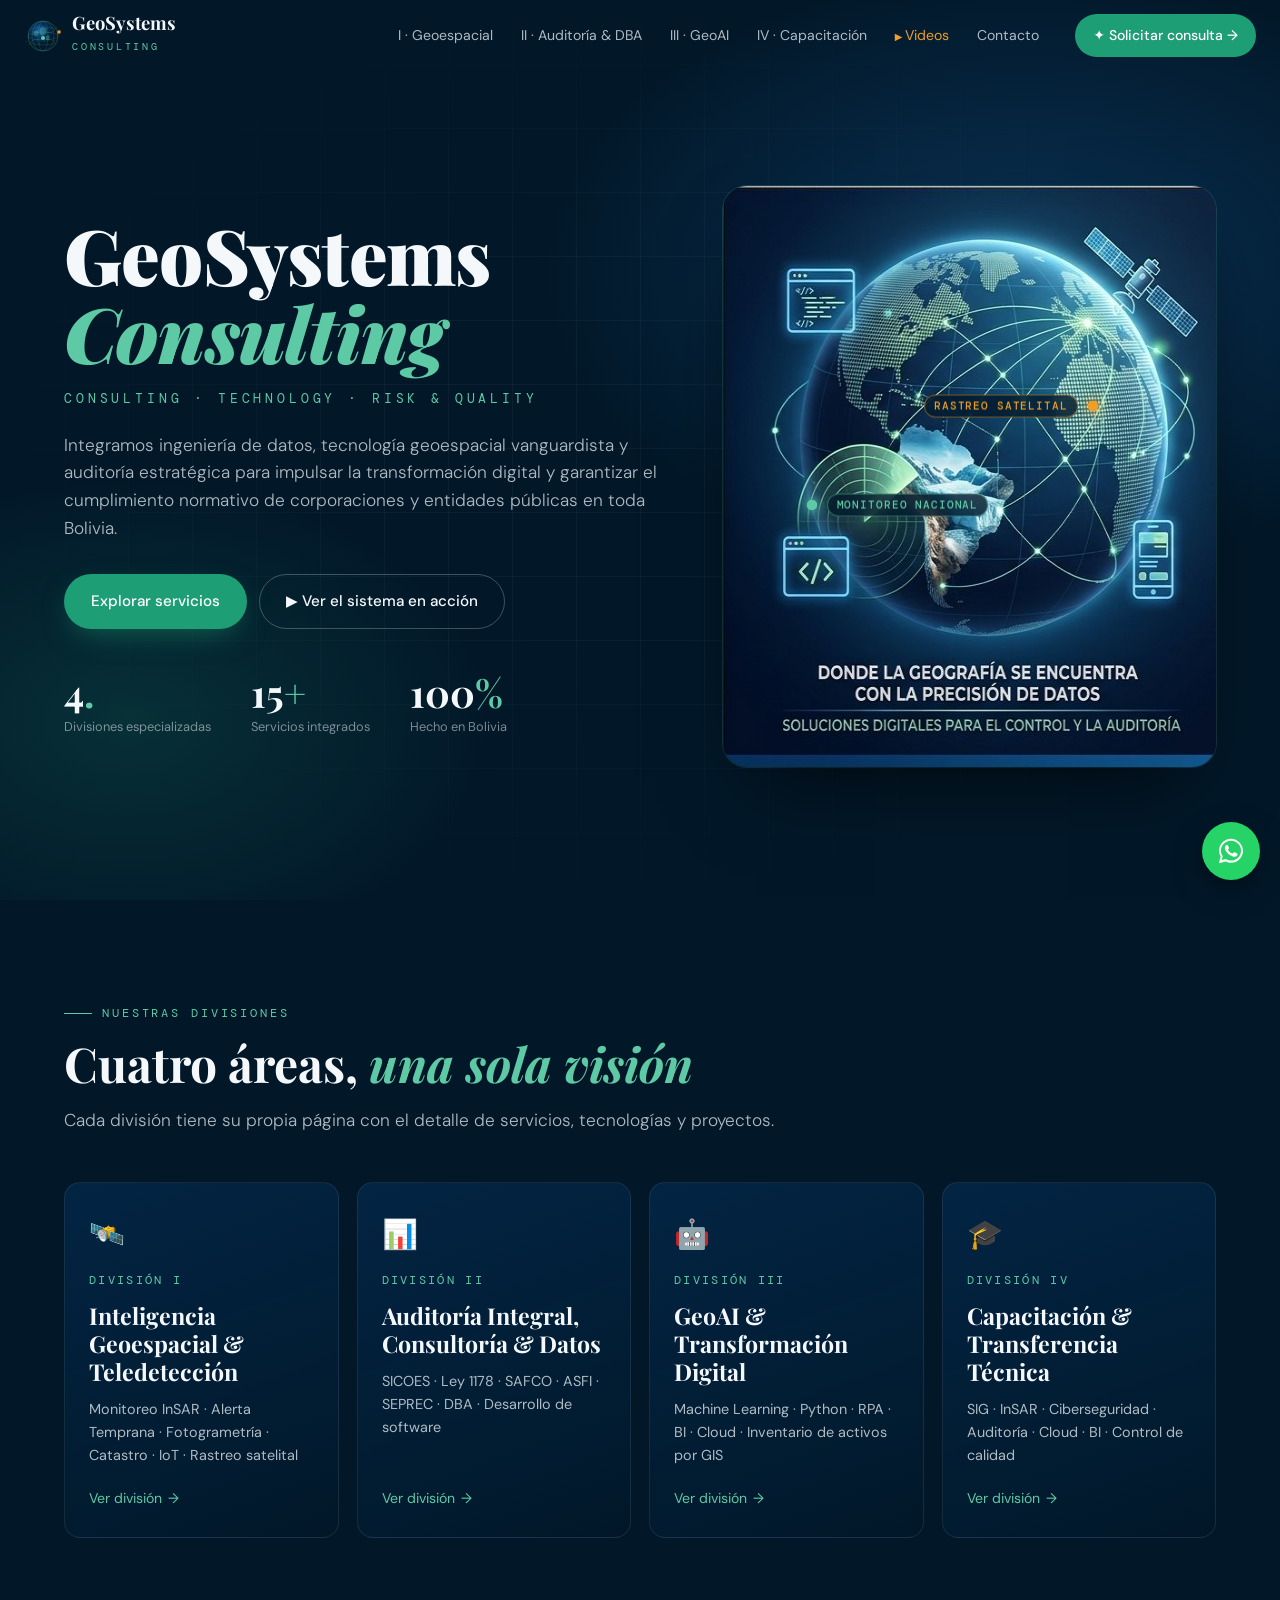
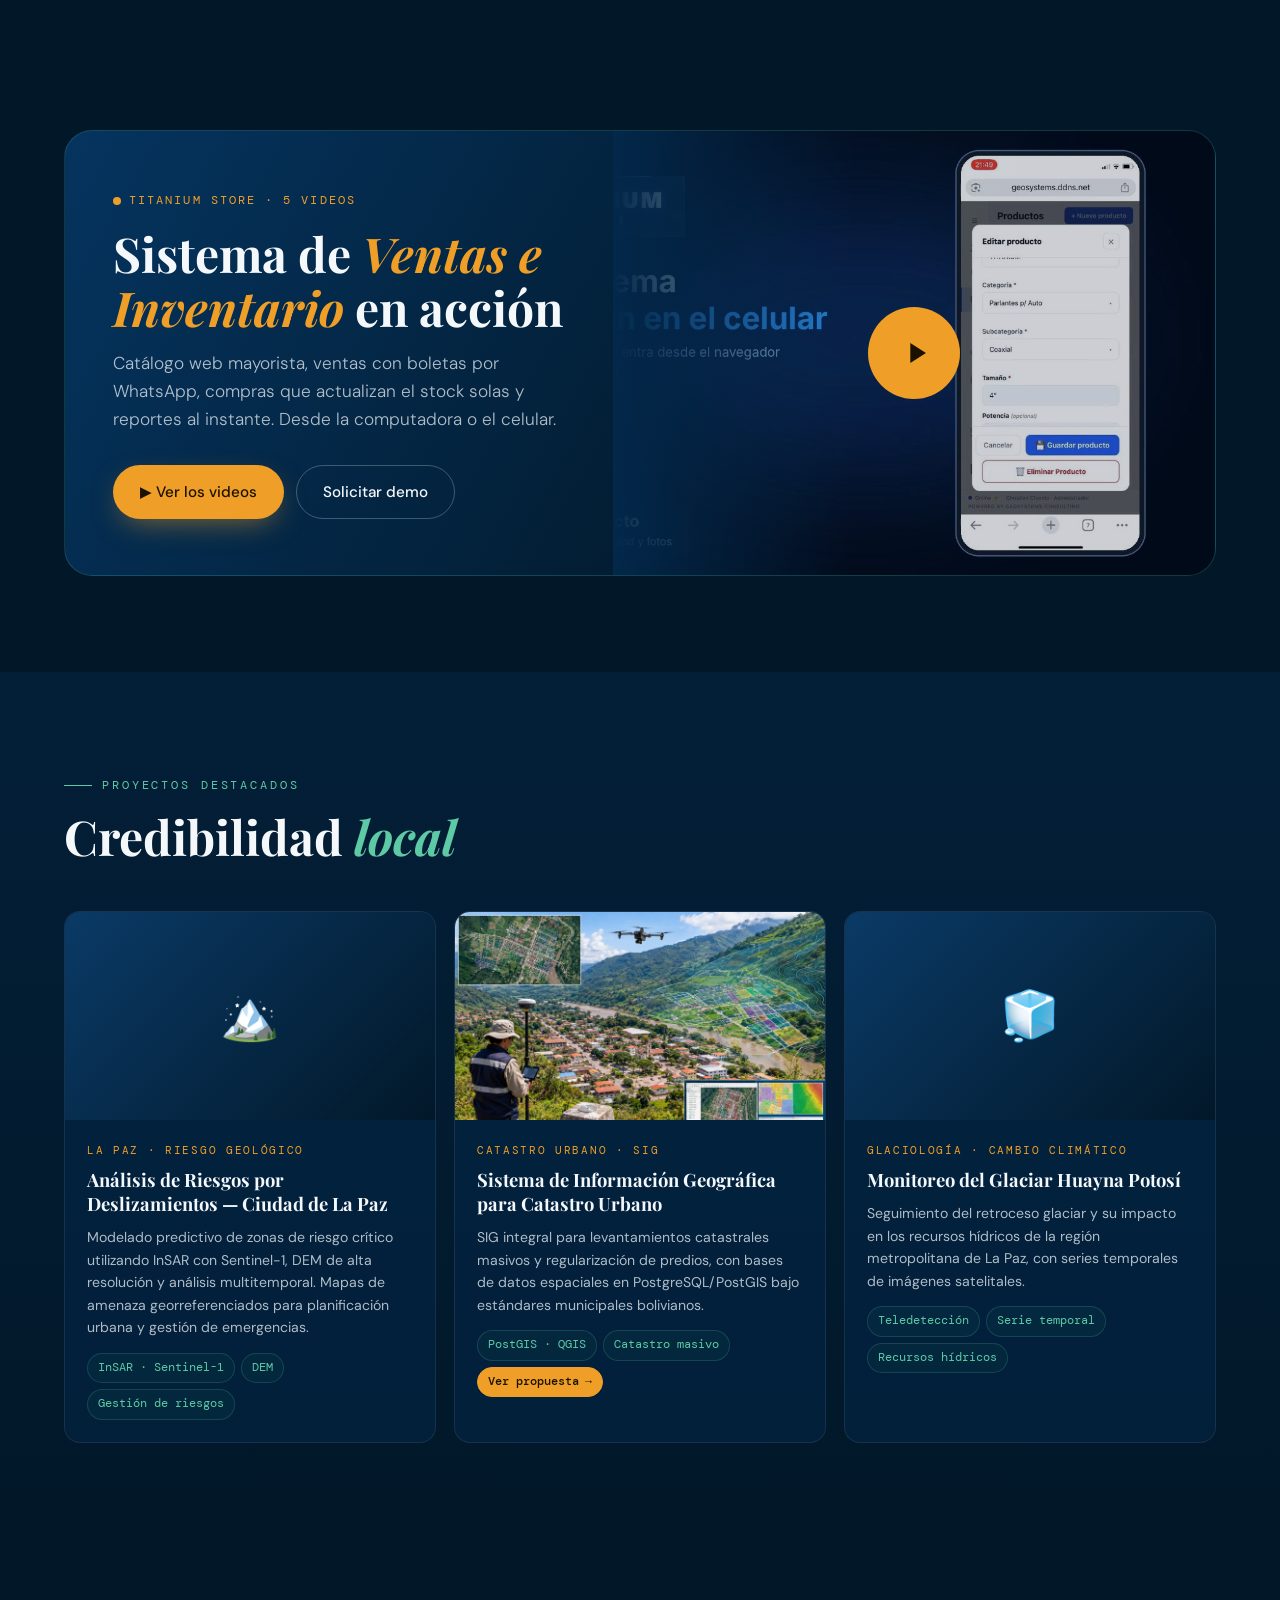
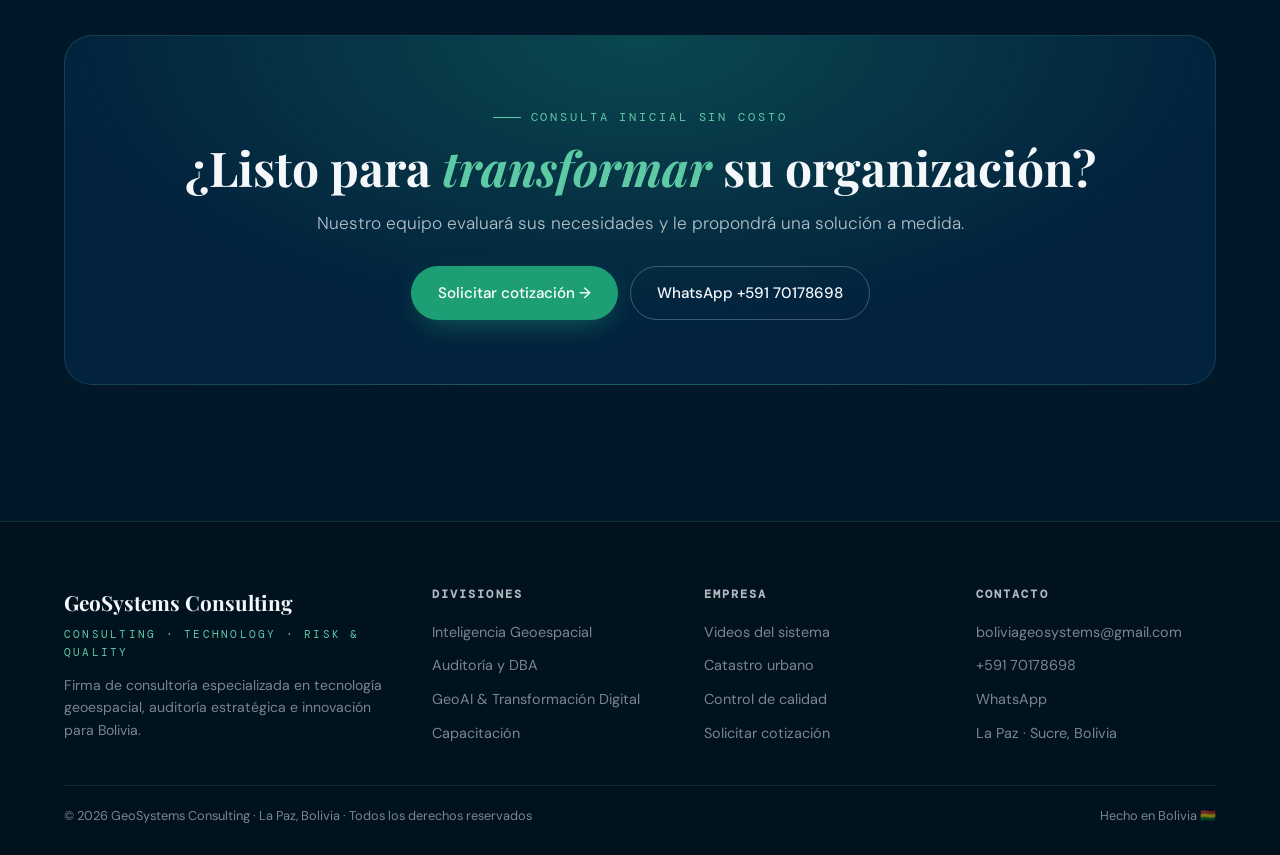
==== index.html @ 29afc7b7 "Portada: nueva imagen del bloque de videos (Titanium Store en el celular) Co-Authored-By: Claude Opu" ====
<!DOCTYPE html>
<html lang="es">
<head>
<meta charset="UTF-8">
<meta name="viewport" content="width=device-width, initial-scale=1.0">
<title>GeoSystems Consulting | Consulting · Technology · Risk & Quality</title>
<meta name="description" content="Tecnología geoespacial, catastro, InSAR, auditoría estratégica y GeoAI para corporaciones y entidades públicas en Bolivia.">
<meta property="og:title" content="GeoSystems Consulting">
<meta property="og:description" content="Donde la geografía se encuentra con la precisión de datos.">
<meta property="og:image" content="assets/img/globo-geosystems.png">
<link rel="preconnect" href="https://fonts.googleapis.com">
<link rel="preconnect" href="https://fonts.gstatic.com" crossorigin>
<link href="https://fonts.googleapis.com/css2?family=Playfair+Display:ital,wght@0,400;0,700;0,900;1,400;1,700&family=DM+Sans:wght@300;400;500;700&family=DM+Mono:wght@400;500&display=swap" rel="stylesheet">
<link rel="stylesheet" href="assets/css/styles.css?v=7">
</head>
<body data-page="home">

<!-- HERO -->
<section class="hero">
  <div class="hero-bg"></div>
  <div class="container hero-grid">
    <div>
      <h1 class="h-display reveal">GeoSystems<br><span class="accent">Consulting</span></h1>
      <p class="hero-tag reveal d1">Consulting · Technology · Risk & Quality</p>
      <p class="lead reveal d1">Integramos ingeniería de datos, tecnología geoespacial vanguardista y auditoría estratégica para impulsar la transformación digital y garantizar el cumplimiento normativo de corporaciones y entidades públicas en toda Bolivia.</p>
      <div class="hero-actions reveal d2">
        <a href="#divisiones" class="btn btn-primary">Explorar servicios</a>
        <a href="sistema-inventario.html" class="btn btn-ghost">▶ Ver el sistema en acción</a>
      </div>
      <div class="stats reveal d3">
        <div><div class="stat-num">4<span>.</span></div><div class="stat-label">Divisiones especializadas</div></div>
        <div><div class="stat-num">15<span>+</span></div><div class="stat-label">Servicios integrados</div></div>
        <div><div class="stat-num">100<span>%</span></div><div class="stat-label">Hecho en Bolivia</div></div>
      </div>
    </div>
    <div class="hero-visual reveal d2">
      <div class="globe">
        <img src="assets/img/globo-geosystems.png" alt="Donde la geografía se encuentra con la precisión de datos — GeoSystems" width="543" height="581" fetchpriority="high">
        <!-- Puntos de ubicación que parpadean (posición en % sobre la imagen) -->
        <span class="ping ping-teal" style="top:55%;left:18%"><i></i><b>Monitoreo nacional</b></span>
        <span class="ping ping-amber ping-left" style="top:38%;left:75%"><i></i><b>Rastreo satelital</b></span>
      </div>
    </div>
  </div>
</section>

<!-- DIVISIONES -->
<section id="divisiones">
  <div class="container">
    <div class="section-head reveal">
      <span class="eyebrow">Nuestras divisiones</span>
      <h2 class="h-section">Cuatro áreas, <span class="accent">una sola visión</span></h2>
      <p class="lead">Cada división tiene su propia página con el detalle de servicios, tecnologías y proyectos.</p>
    </div>
    <div class="div-grid">
      <a href="geoespacial.html" class="div-card reveal">
        <div class="ico">🛰️</div><div class="roman">División I</div>
        <h3>Inteligencia Geoespacial & Teledetección</h3>
        <p>Monitoreo InSAR · Alerta Temprana · Fotogrametría · Catastro · IoT · Rastreo satelital</p>
        <span class="go">Ver división</span>
      </a>
      <a href="auditoria.html" class="div-card reveal d1">
        <div class="ico">📊</div><div class="roman">División II</div>
        <h3>Auditoría Integral, Consultoría & Datos</h3>
        <p>SICOES · Ley 1178 · SAFCO · ASFI · SEPREC · DBA · Desarrollo de software</p>
        <span class="go">Ver división</span>
      </a>
      <a href="geoai.html" class="div-card reveal d2">
        <div class="ico">🤖</div><div class="roman">División III</div>
        <h3>GeoAI & Transformación Digital</h3>
        <p>Machine Learning · Python · RPA · BI · Cloud · Inventario de activos por GIS</p>
        <span class="go">Ver división</span>
      </a>
      <a href="capacitacion.html" class="div-card reveal d3">
        <div class="ico">🎓</div><div class="roman">División IV</div>
        <h3>Capacitación & Transferencia Técnica</h3>
        <p>SIG · InSAR · Ciberseguridad · Auditoría · Cloud · BI · Control de calidad</p>
        <span class="go">Ver división</span>
      </a>
    </div>
  </div>
</section>

<!-- PROMO VIDEOS -->
<section>
  <div class="container">
    <div class="video-promo reveal">
      <div class="txt">
        <span class="live-dot">Titanium Store · 5 videos</span>
        <h2 class="h-section">Sistema de <span class="accent-amber">Ventas e Inventario</span> en acción</h2>
        <p class="lead">Catálogo web mayorista, ventas con boletas por WhatsApp, compras que actualizan el stock solas y reportes al instante. Desde la computadora o el celular.</p>
        <div class="hero-actions" style="margin-bottom:0">
          <a href="sistema-inventario.html" class="btn btn-amber">▶ Ver los videos</a>
          <a href="contacto.html?servicio=Sistema%20de%20Ventas%20e%20Inventario%20(Titanium%20Store)" class="btn btn-ghost">Solicitar demo</a>
        </div>
      </div>
      <a href="sistema-inventario.html" class="screen" aria-label="Ver los videos de Titanium Store">
        <img src="assets/img/promo-titanium.jpg" alt="Titanium Store abierto en un celular" loading="lazy" style="object-position:78% center">
        <span class="play-btn"><svg viewBox="0 0 24 24" fill="currentColor"><path d="M8 5v14l11-7z"/></svg></span>
      </a>
    </div>
  </div>
</section>

<!-- PROYECTOS -->
<section class="section-alt">
  <div class="container">
    <div class="section-head reveal">
      <span class="eyebrow">Proyectos destacados</span>
      <h2 class="h-section">Credibilidad <span class="accent">local</span></h2>
    </div>
    <div class="proj-grid">
      <article class="proj reveal">
        <div class="thumb">🏔️</div>
        <div class="body">
          <div class="tag">La Paz · Riesgo geológico</div>
          <h3>Análisis de Riesgos por Deslizamientos — Ciudad de La Paz</h3>
          <p>Modelado predictivo de zonas de riesgo crítico utilizando InSAR con Sentinel-1, DEM de alta resolución y análisis multitemporal. Mapas de amenaza georreferenciados para planificación urbana y gestión de emergencias.</p>
          <div class="pills"><span class="pill">InSAR · Sentinel-1</span><span class="pill">DEM</span><span class="pill">Gestión de riesgos</span></div>
        </div>
      </article>
      <article class="proj reveal d1">
        <div class="thumb"><img src="assets/img/catastro-campo.jpg" alt="Levantamiento catastral con GNSS y dron sobre un municipio" loading="lazy"></div>
        <div class="body">
          <div class="tag">Catastro urbano · SIG</div>
          <h3>Sistema de Información Geográfica para Catastro Urbano</h3>
          <p>SIG integral para levantamientos catastrales masivos y regularización de predios, con bases de datos espaciales en PostgreSQL/PostGIS bajo estándares municipales bolivianos.</p>
          <div class="pills"><span class="pill">PostGIS · QGIS</span><span class="pill">Catastro masivo</span><a class="pill pill-cta" href="geoespacial.html#catastro">Ver propuesta <span class="arr">→</span></a></div>
        </div>
      </article>
      <article class="proj reveal d2">
        <div class="thumb">🧊</div>
        <div class="body">
          <div class="tag">Glaciología · Cambio climático</div>
          <h3>Monitoreo del Glaciar Huayna Potosí</h3>
          <p>Seguimiento del retroceso glaciar y su impacto en los recursos hídricos de la región metropolitana de La Paz, con series temporales de imágenes satelitales.</p>
          <div class="pills"><span class="pill">Teledetección</span><span class="pill">Serie temporal</span><span class="pill">Recursos hídricos</span></div>
        </div>
      </article>
    </div>
  </div>
</section>

<!-- CTA -->
<section>
  <div class="container">
    <div class="cta-band reveal">
      <span class="eyebrow">Consulta inicial sin costo</span>
      <h2 class="h-section">¿Listo para <span class="accent">transformar</span> su organización?</h2>
      <p class="lead">Nuestro equipo evaluará sus necesidades y le propondrá una solución a medida.</p>
      <div class="actions">
        <a href="contacto.html" class="btn btn-primary">Solicitar cotización →</a>
        <a href="https://wa.me/59170178698" target="_blank" rel="noopener" class="btn btn-ghost">WhatsApp +591 70178698</a>
      </div>
    </div>
  </div>
</section>

<script src="assets/js/main.js?v=2"></script>
</body>
</html>
---- assets/css/styles.css ----
/* =========================================================
   GeoSystems Consulting — estilos compartidos (multipágina)
   ========================================================= */
:root{
  --navy:#021829; --navy-2:#042C53; --navy-3:#0a3a66; --panel:#06223b;
  --teal:#1D9E75; --teal-light:#5DCAA5; --amber:#EF9F27; --blue:#185FA5;
  --white:#F4F8FB; --white-dim:rgba(244,248,251,.72); --muted:rgba(244,248,251,.5);
  --border:rgba(93,202,165,.18); --border-2:rgba(244,248,251,.08);
  --serif:"Playfair Display",Georgia,serif; --sans:"DM Sans",system-ui,sans-serif; --mono:"DM Mono",ui-monospace,monospace;
  --radius:16px; --max:1200px; --nav-h:72px;
}
*,*::before,*::after{box-sizing:border-box;margin:0;padding:0}
html{scroll-behavior:smooth;scroll-padding-top:calc(var(--nav-h) + 16px)}
body{font-family:var(--sans);background:var(--navy);color:var(--white);line-height:1.6;overflow-x:hidden;-webkit-font-smoothing:antialiased}
img,video{max-width:100%;display:block}
a{color:inherit;text-decoration:none}
button{font:inherit;cursor:pointer}
.container{max-width:var(--max);margin:0 auto;padding:0 24px}
@media (max-width:600px){.container{padding:0 16px}}

/* ---------- NAV ---------- */
#navbar{position:fixed;inset:0 0 auto 0;height:var(--nav-h);z-index:100;display:flex;align-items:center;transition:background .3s,border-color .3s;border-bottom:1px solid transparent}
#navbar.scrolled,#navbar.solid{background:rgba(2,24,41,.88);backdrop-filter:blur(18px);-webkit-backdrop-filter:blur(18px);border-bottom-color:var(--border)}
.nav-inner{width:100%;max-width:1320px;margin:0 auto;padding:0 24px;display:flex;align-items:center;gap:24px}
.nav-logo{display:flex;align-items:center;gap:10px;flex-shrink:0}
.nav-logo svg{width:38px;height:38px}
.nav-logo-name{font-family:var(--serif);font-weight:700;font-size:1.15rem;display:block;line-height:1}
.nav-logo-sub{font-family:var(--mono);font-size:.62rem;letter-spacing:.28em;text-transform:uppercase;color:var(--teal-light)}
.nav-links{display:flex;list-style:none;gap:4px;margin-left:auto}
.nav-links a{display:block;padding:8px 12px;border-radius:8px;font-size:.88rem;color:var(--white-dim);transition:color .2s,background .2s}
.nav-links a:hover{color:var(--white);background:rgba(244,248,251,.06)}
.nav-links a.active{color:var(--teal-light);background:rgba(29,158,117,.12)}
.nav-links a.nav-video{color:var(--amber)}
.nav-links a.nav-video::before{content:"▶ ";font-size:.7em}
.nav-cta{display:inline-flex;align-items:center;gap:6px;padding:10px 18px;border-radius:999px;background:var(--teal);color:#fff;font-weight:500;font-size:.88rem;white-space:nowrap;transition:background .2s,transform .2s}
.nav-cta:hover{background:#18865f;transform:translateY(-1px)}
.nav-toggle{display:none;margin-left:auto;background:none;border:1px solid var(--border);color:var(--white);width:42px;height:42px;border-radius:10px;font-size:1.2rem}
@media (max-width:1080px){
  .nav-toggle{display:block}
  .nav-inner>.nav-cta{display:none}
  .nav-links{position:absolute;top:var(--nav-h);left:0;right:0;flex-direction:column;gap:2px;padding:12px 16px 20px;background:rgba(2,24,41,.97);backdrop-filter:blur(18px);border-bottom:1px solid var(--border);display:none}
  .nav-links.open{display:flex}
  .nav-links a{padding:12px 14px;font-size:1rem}
  #navbar{background:rgba(2,24,41,.92)}
}

/* ---------- BOTONES / ETIQUETAS ---------- */
.btn{display:inline-flex;align-items:center;justify-content:center;gap:8px;padding:14px 26px;border-radius:999px;font-weight:500;font-size:.95rem;border:1px solid transparent;transition:transform .2s,background .2s,border-color .2s,box-shadow .2s}
.btn:hover{transform:translateY(-2px)}
.btn-primary{background:var(--teal);color:#fff;box-shadow:0 10px 30px -10px rgba(29,158,117,.6)}
.btn-primary:hover{background:#18865f}
.btn-ghost{border-color:rgba(244,248,251,.25);color:var(--white)}
.btn-ghost:hover{border-color:var(--teal-light);color:var(--teal-light)}
.btn-amber{background:var(--amber);color:#1b1100;box-shadow:0 10px 30px -10px rgba(239,159,39,.6)}
.btn-amber:hover{background:#f5b04a}
.eyebrow{font-family:var(--mono);font-size:.75rem;letter-spacing:.24em;text-transform:uppercase;color:var(--teal-light);display:inline-flex;align-items:center;gap:10px}
.eyebrow::before{content:"";width:28px;height:1px;background:currentColor}
.h-display{font-family:var(--serif);font-weight:900;line-height:1.02;letter-spacing:-.01em;font-size:clamp(2.6rem,6vw,5rem)}
.h-section{font-family:var(--serif);font-weight:700;line-height:1.12;font-size:clamp(2rem,4vw,3rem);margin:14px 0 16px}
.accent{color:var(--teal-light);font-style:italic}
.accent-amber{color:var(--amber);font-style:italic}
.lead{font-size:1.08rem;color:var(--white-dim);font-weight:300;max-width:62ch}
.pill{display:inline-block;font-family:var(--mono);font-size:.72rem;padding:5px 10px;border-radius:999px;border:1px solid var(--border);color:var(--teal-light);background:rgba(29,158,117,.07)}
.pills{display:flex;flex-wrap:wrap;gap:6px}
/* Botón "Ver propuesta": brilla, late y la flecha empuja para invitar al clic */
.pill-cta{position:relative;display:inline-flex;align-items:center;gap:6px;color:#1b1100;background:var(--amber);border-color:var(--amber);font-weight:500;overflow:hidden;animation:ctaPulse 2.2s ease-out infinite;transition:transform .2s,background .2s}
.pill-cta .arr,.btn-cta .arr{display:inline-block;animation:ctaArrow 1.1s ease-in-out infinite}
.pill-cta::after,.btn-cta::after{content:"";position:absolute;top:0;bottom:0;left:-60%;width:40%;background:linear-gradient(90deg,transparent,rgba(255,255,255,.65),transparent);transform:skewX(-20deg);animation:ctaShine 3.2s ease-in-out infinite}
.pill-cta:hover{background:#f5b04a;transform:translateY(-2px) scale(1.04);animation-play-state:paused}
.pill-cta:hover .arr,.btn-cta:hover .arr{animation-duration:.5s}
@keyframes ctaPulse{0%{box-shadow:0 0 0 0 rgba(239,159,39,.6)}70%{box-shadow:0 0 0 12px rgba(239,159,39,0)}100%{box-shadow:0 0 0 0 rgba(239,159,39,0)}}
@keyframes ctaArrow{0%,100%{transform:translateX(0)}50%{transform:translateX(4px)}}
@keyframes ctaShine{0%,55%{left:-60%}100%{left:130%}}
.btn-cta{position:relative;overflow:hidden;animation:ctaPulseBig 2.2s ease-out infinite}
.btn-cta:hover{transform:translateY(-2px) scale(1.04);animation-play-state:paused}
@keyframes ctaPulseBig{0%{box-shadow:0 0 0 0 rgba(239,159,39,.6)}70%{box-shadow:0 0 0 18px rgba(239,159,39,0)}100%{box-shadow:0 0 0 0 rgba(239,159,39,0)}}
@media (prefers-reduced-motion:reduce){.pill-cta,.pill-cta .arr,.pill-cta::after,.btn-cta,.btn-cta .arr,.btn-cta::after{animation:none}}

/* ---------- SECCIONES ---------- */
section{padding:96px 0;position:relative}
@media (max-width:700px){section{padding:64px 0}}
.section-head{margin-bottom:48px}
.section-alt{background:linear-gradient(180deg,rgba(4,44,83,.35),rgba(2,24,41,0))}
.divider{height:1px;background:linear-gradient(90deg,transparent,var(--border),transparent);max-width:var(--max);margin:0 auto}

/* ---------- HERO HOME ---------- */
.hero{min-height:100vh;display:flex;align-items:center;padding:calc(var(--nav-h) + 40px) 0 60px;overflow:hidden}
.hero-bg{position:absolute;inset:0;z-index:-1;background:
  radial-gradient(800px 500px at 80% 30%,rgba(24,95,165,.35),transparent 60%),
  radial-gradient(600px 400px at 10% 80%,rgba(29,158,117,.18),transparent 60%),var(--navy)}
.hero-bg::after{content:"";position:absolute;inset:0;background-image:linear-gradient(rgba(255,255,255,.035) 1px,transparent 1px),linear-gradient(90deg,rgba(255,255,255,.035) 1px,transparent 1px);background-size:64px 64px;mask-image:radial-gradient(ellipse at center,#000 30%,transparent 75%)}
.hero-grid{display:grid;grid-template-columns:1.1fr .9fr;gap:56px;align-items:center}
.hero-tag{font-family:var(--mono);font-size:.8rem;letter-spacing:.3em;text-transform:uppercase;color:var(--teal-light);margin:18px 0 22px}
.hero-actions{display:flex;flex-wrap:wrap;gap:12px;margin:32px 0 44px}
.stats{display:flex;gap:40px;flex-wrap:wrap}
.stat-num{font-family:var(--serif);font-size:2.4rem;font-weight:700;line-height:1}
.stat-num span{color:var(--teal-light)}
.stat-label{font-size:.8rem;color:var(--muted);margin-top:6px}
.hero-visual{position:relative}
.hero-visual .globe{position:relative;animation:float 8s ease-in-out infinite}
.hero-visual img{border-radius:24px;box-shadow:0 40px 80px -30px rgba(0,0,0,.7),0 0 0 1px var(--border)}
@keyframes float{50%{transform:translateY(-12px)}}
/* Puntos de ubicación que parpadean sobre el globo */
.ping{--c:#5DCAA5;position:absolute;width:10px;height:10px;transform:translate(-50%,-50%);pointer-events:none}
.ping-amber{--c:#EF9F27}
.ping i{position:absolute;inset:0;border-radius:50%;background:var(--c);box-shadow:0 0 10px var(--c),0 0 22px var(--c);animation:pingBlink 2.4s ease-in-out infinite}
.ping::before,.ping::after{content:"";position:absolute;inset:0;border-radius:50%;border:2px solid var(--c);animation:pingRing 2.4s ease-out infinite}
.ping::after{animation-delay:1.2s}
.ping-amber i,.ping-amber::before{animation-delay:.8s}
.ping-amber::after{animation-delay:2s}
.ping b{position:absolute;top:50%;left:calc(100% + 10px);transform:translateY(-50%);white-space:nowrap;font:500 .68rem/1 var(--mono);letter-spacing:.08em;text-transform:uppercase;color:var(--c);padding:5px 9px;border-radius:999px;background:rgba(2,24,41,.78);border:1px solid color-mix(in srgb,var(--c) 45%,transparent);backdrop-filter:blur(6px)}
.ping-left b{left:auto;right:calc(100% + 10px)}
@keyframes pingBlink{0%,100%{transform:scale(1);opacity:1}50%{transform:scale(1.5);opacity:.45}}
@keyframes pingRing{0%{transform:scale(1);opacity:.9}100%{transform:scale(4.5);opacity:0}}
@media (max-width:480px){.ping b{font-size:.58rem;padding:4px 7px}}
@media (max-width:900px){.hero-grid{grid-template-columns:1fr}.hero-visual{max-width:420px;margin:0 auto}.hero{min-height:auto}}

/* ---------- HERO INTERNO (páginas de división) ---------- */
.page-hero{padding:calc(var(--nav-h) + 72px) 0 72px;overflow:hidden;isolation:isolate}
.page-hero .bg{position:absolute;inset:0;z-index:-1;background-size:cover;background-position:center}
.page-hero .bg::after{content:"";position:absolute;inset:0;background:linear-gradient(90deg,rgba(2,24,41,.97) 0%,rgba(2,24,41,.85) 45%,rgba(2,24,41,.55) 100%),linear-gradient(0deg,var(--navy),transparent 40%)}
.page-hero .num{font-family:var(--serif);font-size:clamp(5rem,14vw,11rem);font-weight:900;position:absolute;right:4%;top:50%;transform:translateY(-40%);color:transparent;-webkit-text-stroke:1px rgba(93,202,165,.22);z-index:-1;line-height:1}
.breadcrumb{font-family:var(--mono);font-size:.75rem;color:var(--muted);margin-bottom:22px}
.breadcrumb a:hover{color:var(--teal-light)}

/* ---------- TARJETAS DE DIVISIÓN (home) ---------- */
.div-grid{display:grid;grid-template-columns:repeat(4,1fr);gap:18px}
@media (max-width:1000px){.div-grid{grid-template-columns:repeat(2,1fr)}}
@media (max-width:560px){.div-grid{grid-template-columns:1fr}}
.div-card{position:relative;display:flex;flex-direction:column;padding:28px 24px;border-radius:var(--radius);background:linear-gradient(160deg,rgba(4,44,83,.65),rgba(2,24,41,.6));border:1px solid var(--border-2);transition:transform .3s,border-color .3s,box-shadow .3s;overflow:hidden;min-height:300px}
.div-card:hover{transform:translateY(-6px);border-color:var(--border);box-shadow:0 30px 60px -30px rgba(29,158,117,.45)}
.div-card .roman{font-family:var(--mono);font-size:.72rem;letter-spacing:.2em;color:var(--teal-light);text-transform:uppercase}
.div-card h3{font-family:var(--serif);font-size:1.45rem;line-height:1.2;margin:12px 0 12px}
.div-card p{font-size:.9rem;color:var(--white-dim);flex:1}
.div-card .go{margin-top:20px;font-size:.88rem;color:var(--teal-light);display:flex;align-items:center;gap:6px}
.div-card .go::after{content:"→";transition:transform .2s}
.div-card:hover .go::after{transform:translateX(5px)}
.div-card .ico{font-size:1.8rem;margin-bottom:14px}

/* ---------- SERVICIOS ---------- */
.srv-grid{display:grid;grid-template-columns:repeat(auto-fill,minmax(320px,1fr));gap:18px}
@media (max-width:400px){.srv-grid{grid-template-columns:1fr}}
.srv{padding:28px;border-radius:var(--radius);background:rgba(4,44,83,.38);border:1px solid var(--border-2);transition:border-color .3s,transform .3s,background .3s;display:flex;flex-direction:column}
.srv:hover{border-color:var(--border);transform:translateY(-4px);background:rgba(4,44,83,.55)}
.srv .ico{font-size:1.7rem;margin-bottom:12px}
.srv h3{font-family:var(--serif);font-size:1.22rem;line-height:1.25;margin-bottom:10px}
.srv p{color:var(--white-dim);font-size:.93rem;margin-bottom:16px;flex:1}
.srv.featured{grid-column:1/-1;display:grid;grid-template-columns:1.1fr 1fr;gap:32px;padding:0;overflow:hidden;background:linear-gradient(120deg,rgba(29,158,117,.12),rgba(4,44,83,.5))}
.srv.featured .body{padding:36px}
.srv.featured .media{position:relative;min-height:280px}
.srv.featured .media img{position:absolute;inset:0;width:100%;height:100%;object-fit:cover}
@media (max-width:800px){.srv.featured{grid-template-columns:1fr}.srv.featured .body{padding:26px}}
.tag-new{display:inline-block;font-family:var(--mono);font-size:.68rem;letter-spacing:.15em;text-transform:uppercase;padding:4px 10px;border-radius:999px;background:var(--amber);color:#1b1100;margin-bottom:12px}

/* ---------- PROCESO CATASTRO ---------- */
.steps{display:grid;grid-template-columns:repeat(5,1fr);gap:14px;counter-reset:s}
@media (max-width:1000px){.steps{grid-template-columns:repeat(2,1fr)}}
@media (max-width:520px){.steps{grid-template-columns:1fr}}
.step{padding:22px;border-radius:14px;background:rgba(4,44,83,.45);border:1px solid var(--border-2);position:relative;transition:transform .3s,border-color .3s,box-shadow .3s,background .3s}
.step:hover{transform:translateY(-6px);border-color:var(--border);background:rgba(4,44,83,.65);box-shadow:0 30px 60px -30px rgba(29,158,117,.45)}
.step::before{transition:transform .3s,box-shadow .3s}
.step:hover::before{transform:scale(1.12);box-shadow:0 0 0 6px rgba(29,158,117,.18),0 0 20px rgba(29,158,117,.5)}
.step::before{counter-increment:s;content:counter(s);display:grid;place-items:center;width:34px;height:34px;border-radius:50%;background:var(--teal);font-weight:700;margin-bottom:12px}
.step h4{font-size:1rem;margin-bottom:8px}
.step ul{list-style:none;font-size:.85rem;color:var(--white-dim)}
.step li{padding:3px 0 3px 14px;position:relative}
.step li::before{content:"";position:absolute;left:0;top:11px;width:5px;height:5px;border-radius:50%;background:var(--teal-light)}
/* Atributos del predio */
.attr-grid{display:grid;grid-template-columns:repeat(3,1fr);gap:16px}
@media (max-width:860px){.attr-grid{grid-template-columns:1fr}}
.attr{padding:26px;border-radius:var(--radius);background:rgba(4,44,83,.45);border:1px solid var(--border-2);transition:transform .3s,border-color .3s,box-shadow .3s}
.attr:hover{transform:translateY(-6px);border-color:var(--border);box-shadow:0 30px 60px -30px rgba(29,158,117,.45)}
.attr .ico{font-size:1.8rem;margin-bottom:10px}
.attr h4{font-family:var(--serif);font-size:1.25rem}
.attr .q{font-family:var(--mono);font-size:.78rem;color:var(--amber);margin:6px 0 12px}
.attr ul{list-style:none;font-size:.9rem;color:var(--white-dim)}
.attr li{padding:4px 0 4px 16px;position:relative}
.attr li::before{content:"";position:absolute;left:0;top:13px;width:6px;height:6px;border-radius:50%;background:var(--teal-light)}
.link-inline{color:var(--teal-light);text-decoration:underline;text-decoration-style:dotted;text-underline-offset:3px}
.link-inline:hover{color:var(--amber)}
.price-card{display:grid;grid-template-columns:auto 1fr auto;gap:28px;align-items:center;padding:32px;border-radius:20px;background:linear-gradient(120deg,rgba(239,159,39,.12),rgba(4,44,83,.6));border:1px solid rgba(239,159,39,.3);margin-top:28px}
.price-card .big{font-family:var(--serif);font-size:3rem;font-weight:900;color:var(--amber);line-height:1}
.price-card small{display:block;color:var(--white-dim);font-size:.82rem}
@media (max-width:760px){.price-card{grid-template-columns:1fr;text-align:left}}

/* ---------- FIGURAS / GALERÍA ---------- */
.figure{border-radius:20px;overflow:hidden;border:1px solid var(--border);position:relative;cursor:zoom-in;background:#000}
.figure img{width:100%;height:auto;transition:transform .6s}
.figure:hover img{transform:scale(1.02)}
.figure figcaption{position:absolute;left:0;right:0;bottom:0;padding:14px 18px;font-size:.82rem;background:linear-gradient(0deg,rgba(2,24,41,.9),transparent);color:var(--white-dim)}
.two-col{display:grid;grid-template-columns:1fr 1fr;gap:48px;align-items:center}
@media (max-width:900px){.two-col{grid-template-columns:1fr;gap:32px}}
.check-list{list-style:none;display:grid;gap:12px;margin-top:22px}
.check-list li{display:flex;gap:12px;color:var(--white-dim)}
.check-list li::before{content:"✓";flex-shrink:0;width:24px;height:24px;border-radius:50%;display:grid;place-items:center;background:rgba(29,158,117,.18);color:var(--teal-light);font-size:.8rem;font-weight:700}

/* ---------- PROYECTOS ---------- */
.proj-grid{display:grid;grid-template-columns:repeat(3,1fr);gap:18px}
@media (max-width:900px){.proj-grid{grid-template-columns:1fr}}
.proj{border-radius:var(--radius);overflow:hidden;background:rgba(4,44,83,.4);border:1px solid var(--border-2);display:flex;flex-direction:column;transition:transform .3s,border-color .3s,box-shadow .3s}
.proj:hover{transform:translateY(-6px);border-color:var(--border);box-shadow:0 30px 60px -30px rgba(29,158,117,.45)}
.proj .thumb{aspect-ratio:16/9;background:linear-gradient(135deg,var(--navy-3),var(--navy));display:grid;place-items:center;font-size:3rem;overflow:hidden}
.proj .thumb img{width:100%;height:100%;object-fit:cover;transition:transform .6s}
.proj:hover .thumb img{transform:scale(1.05)}
.proj .thumb{transition:font-size .3s}
.proj:hover .thumb:not(:has(img)){font-size:3.6rem}
.proj .body{padding:22px}
.proj .tag{font-family:var(--mono);font-size:.7rem;letter-spacing:.15em;text-transform:uppercase;color:var(--amber)}
.proj h3{font-family:var(--serif);font-size:1.15rem;margin:8px 0 10px;line-height:1.3}
.proj p{font-size:.88rem;color:var(--white-dim);margin-bottom:14px}

/* ---------- BANDA PROMO VIDEOS (home) ---------- */
.video-promo{border-radius:28px;overflow:hidden;position:relative;display:grid;grid-template-columns:1fr 1.1fr;background:linear-gradient(120deg,#05345f,#021829 70%);border:1px solid var(--border)}
.video-promo .txt{padding:56px 48px;position:relative;z-index:1}
.video-promo .screen{position:relative;min-height:340px;display:grid;place-items:center;overflow:hidden}
.video-promo .screen video,.video-promo .screen img{position:absolute;inset:0;width:100%;height:100%;object-fit:cover;opacity:.8}
.video-promo .screen::after{content:"";position:absolute;inset:0;background:linear-gradient(90deg,#03284a 0%,transparent 40%)}
@media (max-width:860px){.video-promo{grid-template-columns:1fr}.video-promo .txt{padding:36px 24px}.video-promo .screen::after{background:linear-gradient(0deg,#03284a 0%,transparent 40%)}}
.play-btn{position:relative;z-index:2;width:92px;height:92px;border-radius:50%;background:var(--amber);display:grid;place-items:center;box-shadow:0 0 0 0 rgba(239,159,39,.6);animation:pulse 2.2s infinite;border:none;color:#1b1100}
.play-btn svg{width:34px;height:34px;margin-left:5px}
@keyframes pulse{0%{box-shadow:0 0 0 0 rgba(239,159,39,.55)}70%{box-shadow:0 0 0 26px rgba(239,159,39,0)}100%{box-shadow:0 0 0 0 rgba(239,159,39,0)}}
.live-dot{display:inline-flex;align-items:center;gap:8px;font-family:var(--mono);font-size:.72rem;letter-spacing:.18em;text-transform:uppercase;color:var(--amber)}
.live-dot::before{content:"";width:8px;height:8px;border-radius:50%;background:var(--amber);animation:blink 1.4s infinite}
@keyframes blink{50%{opacity:.2}}

/* ---------- PÁGINA DE VIDEOS ---------- */
.vplayer-wrap{display:grid;grid-template-columns:1fr 360px;gap:24px;align-items:start}
@media (max-width:1000px){.vplayer-wrap{grid-template-columns:1fr}}
.vplayer{border-radius:20px;overflow:hidden;background:#000;border:1px solid var(--border);box-shadow:0 40px 90px -40px rgba(29,158,117,.5);position:relative;aspect-ratio:16/9}
.vplayer video{width:100%;height:100%;object-fit:contain;background:#000}
.vplayer .empty{position:absolute;inset:0;display:grid;place-items:center;text-align:center;padding:24px;color:var(--muted);font-family:var(--mono);font-size:.85rem;background:radial-gradient(circle at center,#06325c,#010e19)}
.vplayer .empty[hidden]{display:none}
.vinfo{margin-top:20px}
.vinfo h2{font-family:var(--serif);font-size:clamp(1.5rem,3vw,2rem);line-height:1.2;margin:6px 0 10px}
.vinfo p{color:var(--white-dim)}
.vlist{display:flex;flex-direction:column;gap:10px;max-height:calc(100vh - var(--nav-h) - 60px);overflow:auto;position:sticky;top:calc(var(--nav-h) + 20px);padding-right:4px}
.vlist::-webkit-scrollbar{width:6px}.vlist::-webkit-scrollbar-thumb{background:var(--border);border-radius:3px}
@media (max-width:1000px){.vlist{position:static;max-height:none}}
.vitem{display:grid;grid-template-columns:132px 1fr;gap:12px;padding:10px;border-radius:14px;background:rgba(4,44,83,.38);border:1px solid var(--border-2);text-align:left;color:var(--white);transition:border-color .2s,background .2s}
.vitem:hover{border-color:var(--border);background:rgba(4,44,83,.6)}
.vitem.active{border-color:var(--teal);background:rgba(29,158,117,.14)}
.vthumb{aspect-ratio:16/9;border-radius:9px;overflow:hidden;position:relative;background:linear-gradient(135deg,var(--navy-3),var(--navy))}
.vthumb video,.vthumb img{width:100%;height:100%;object-fit:cover}
.vthumb .n{position:absolute;left:6px;top:6px;font-family:var(--mono);font-size:.65rem;background:rgba(2,24,41,.85);padding:2px 6px;border-radius:5px}
.vthumb .d{position:absolute;right:6px;bottom:6px;font-family:var(--mono);font-size:.65rem;background:rgba(2,24,41,.85);padding:2px 6px;border-radius:5px}
.vitem.active .vthumb::after{content:"▶ Reproduciendo";position:absolute;inset:0;display:grid;place-items:center;background:rgba(29,158,117,.55);font-size:.7rem;font-family:var(--mono)}
.vitem h4{font-size:.9rem;line-height:1.3;margin-bottom:4px}
.vitem span{font-size:.75rem;color:var(--muted)}
.vitem .vdesc{display:-webkit-box;-webkit-line-clamp:3;-webkit-box-orient:vertical;overflow:hidden}
/* Versión vertical (celular) */
.vplayer.is-vertical{aspect-ratio:9/16;width:min(100%,calc(78svh * 9 / 16));margin:0 auto}
.vlist.is-vertical .vitem{grid-template-columns:76px 1fr;align-items:center}
.vlist.is-vertical .vthumb{aspect-ratio:9/16}
.vlist.is-vertical .vitem.active .vthumb::after{content:"▶";font-size:1.1rem}
.vthumb img{transition:transform .4s}
.vitem:hover .vthumb img{transform:scale(1.05)}
.brand-chip{display:inline-flex;align-items:center;gap:8px;padding:6px 14px;border-radius:999px;border:1px solid rgba(239,159,39,.35);background:rgba(239,159,39,.08);font-family:var(--mono);font-size:.75rem;letter-spacing:.14em;text-transform:uppercase;color:var(--amber)}
.feat-grid{display:grid;grid-template-columns:repeat(4,1fr);gap:16px}
@media (max-width:900px){.feat-grid{grid-template-columns:repeat(2,1fr)}}
@media (max-width:480px){.feat-grid{grid-template-columns:1fr}}
.feat{padding:24px;border-radius:14px;background:rgba(4,44,83,.38);border:1px solid var(--border-2)}
.feat .ico{font-size:1.6rem;margin-bottom:10px}
.feat h4{margin-bottom:6px}
.feat p{font-size:.86rem;color:var(--white-dim)}

/* ---------- STACK / CALIDAD / CAPACITACIÓN ---------- */
.stack-grid{display:grid;grid-template-columns:repeat(3,1fr);gap:18px}
@media (max-width:860px){.stack-grid{grid-template-columns:1fr}}
.stack{padding:26px;border-radius:var(--radius);border:1px solid var(--border-2);background:rgba(4,44,83,.35)}
.stack h4{font-family:var(--mono);font-size:.75rem;letter-spacing:.18em;color:var(--teal-light);margin-bottom:14px}
.stack ul{list-style:none;display:grid;gap:8px}
.stack li{padding:10px 14px;border-radius:10px;background:rgba(2,24,41,.6);font-size:.9rem}
.callout{padding:36px;border-radius:20px;background:linear-gradient(120deg,rgba(29,158,117,.16),rgba(24,95,165,.12));border:1px solid var(--border);margin-top:40px}
.callout h3{font-family:var(--serif);font-size:1.5rem;margin-bottom:10px}
.callout p{color:var(--white-dim)}
.q-grid{display:grid;grid-template-columns:repeat(4,1fr);gap:16px}
@media (max-width:900px){.q-grid{grid-template-columns:repeat(2,1fr)}}
@media (max-width:480px){.q-grid{grid-template-columns:1fr}}
.mode{display:flex;gap:16px;padding:18px;border-radius:14px;background:rgba(4,44,83,.38);border:1px solid var(--border-2)}
.mode .ico{font-size:1.6rem}
.mode h4{font-size:1rem}
.mode p{font-size:.84rem;color:var(--muted)}
.modes{display:grid;gap:12px}

/* ---------- CTA ---------- */
.cta-band{text-align:center;padding:64px 32px;border-radius:28px;background:radial-gradient(600px 300px at 50% 0%,rgba(29,158,117,.3),transparent),rgba(4,44,83,.5);border:1px solid var(--border)}
.cta-band .lead{margin:12px auto 28px}
.cta-band .actions{display:flex;flex-wrap:wrap;gap:12px;justify-content:center}

/* ---------- CONTACTO ---------- */
.contact-grid{display:grid;grid-template-columns:.9fr 1.1fr;gap:56px}
@media (max-width:900px){.contact-grid{grid-template-columns:1fr}}
.c-items{display:grid;gap:14px;margin-top:28px}
.c-item{display:flex;gap:14px;align-items:flex-start;padding:16px;border-radius:14px;background:rgba(4,44,83,.38);border:1px solid var(--border-2)}
.c-item .ico{font-size:1.3rem}
.c-item .lbl{font-family:var(--mono);font-size:.7rem;letter-spacing:.18em;text-transform:uppercase;color:var(--teal-light)}
.form-card{padding:36px;border-radius:22px;background:rgba(4,44,83,.5);border:1px solid var(--border)}
@media (max-width:500px){.form-card{padding:22px}}
.form-row{display:grid;grid-template-columns:1fr 1fr;gap:14px}
@media (max-width:560px){.form-row{grid-template-columns:1fr}}
.form-group{display:flex;flex-direction:column;gap:6px;margin-bottom:16px}
.form-group label{font-family:var(--mono);font-size:.72rem;letter-spacing:.14em;text-transform:uppercase;color:var(--white-dim)}
.form-group input,.form-group select,.form-group textarea{font:inherit;color:var(--white);background:rgba(2,24,41,.7);border:1px solid var(--border-2);border-radius:10px;padding:12px 14px;transition:border-color .2s}
.form-group textarea{min-height:130px;resize:vertical}
.form-group select option{background:var(--navy)}
.form-group input:focus,.form-group select:focus,.form-group textarea:focus{outline:none;border-color:var(--teal)}

/* ---------- FOOTER ---------- */
footer{border-top:1px solid var(--border);padding:64px 0 28px;margin-top:40px;background:rgba(1,14,25,.6)}
.f-grid{display:grid;grid-template-columns:1.4fr 1fr 1fr 1fr;gap:32px}
@media (max-width:860px){.f-grid{grid-template-columns:1fr 1fr}}
@media (max-width:480px){.f-grid{grid-template-columns:1fr}}
.f-brand{font-family:var(--serif);font-size:1.3rem;font-weight:700}
.f-tag{font-family:var(--mono);font-size:.7rem;letter-spacing:.2em;color:var(--teal-light);text-transform:uppercase;margin:6px 0 12px}
footer p{color:var(--muted);font-size:.88rem}
footer h5{font-family:var(--mono);font-size:.72rem;letter-spacing:.18em;text-transform:uppercase;color:var(--white-dim);margin-bottom:14px}
footer ul{list-style:none;display:grid;gap:8px}
footer ul a{color:var(--muted);font-size:.9rem}
footer ul a:hover{color:var(--teal-light)}
.f-bottom{border-top:1px solid var(--border-2);margin-top:40px;padding-top:20px;display:flex;flex-wrap:wrap;justify-content:space-between;gap:10px;font-size:.8rem;color:var(--muted)}

/* ---------- WHATSAPP ---------- */
.wa{position:fixed;right:20px;bottom:20px;z-index:90;width:58px;height:58px;border-radius:50%;background:#25D366;display:grid;place-items:center;box-shadow:0 10px 30px rgba(0,0,0,.4);transition:transform .2s}
.wa:hover{transform:scale(1.08)}
.wa svg{width:30px;height:30px;fill:#fff}

/* ---------- LIGHTBOX ---------- */
.lightbox{position:fixed;inset:0;z-index:200;background:rgba(1,10,18,.94);display:none;align-items:center;justify-content:center;padding:24px;cursor:zoom-out}
.lightbox.open{display:flex}
.lightbox img{max-height:92vh;width:auto;border-radius:12px}
.lightbox .x{position:absolute;top:16px;right:20px;font-size:2rem;color:#fff;background:none;border:none}

/* ---------- REVEAL ---------- */
.reveal{opacity:0;transform:translateY(24px);transition:opacity .8s ease,transform .8s ease}
.reveal.visible{opacity:1;transform:none}
/* Tarjetas con entrada + efecto al pasar el mouse */
.div-card.reveal,.proj.reveal,.step.reveal,.attr.reveal{transition:opacity .8s ease,transform .5s ease,border-color .3s,box-shadow .3s}
.div-card.reveal.visible:hover,.proj.reveal.visible:hover,.step.reveal.visible:hover,.attr.reveal.visible:hover{transform:translateY(-6px);transition-delay:0s}
.d1{transition-delay:.1s}.d2{transition-delay:.2s}.d3{transition-delay:.3s}
@media (prefers-reduced-motion:reduce){.reveal{opacity:1;transform:none;transition:none}.hero-visual .globe,.play-btn,.live-dot::before,.ping i,.ping::before,.ping::after{animation:none}html{scroll-behavior:auto}}
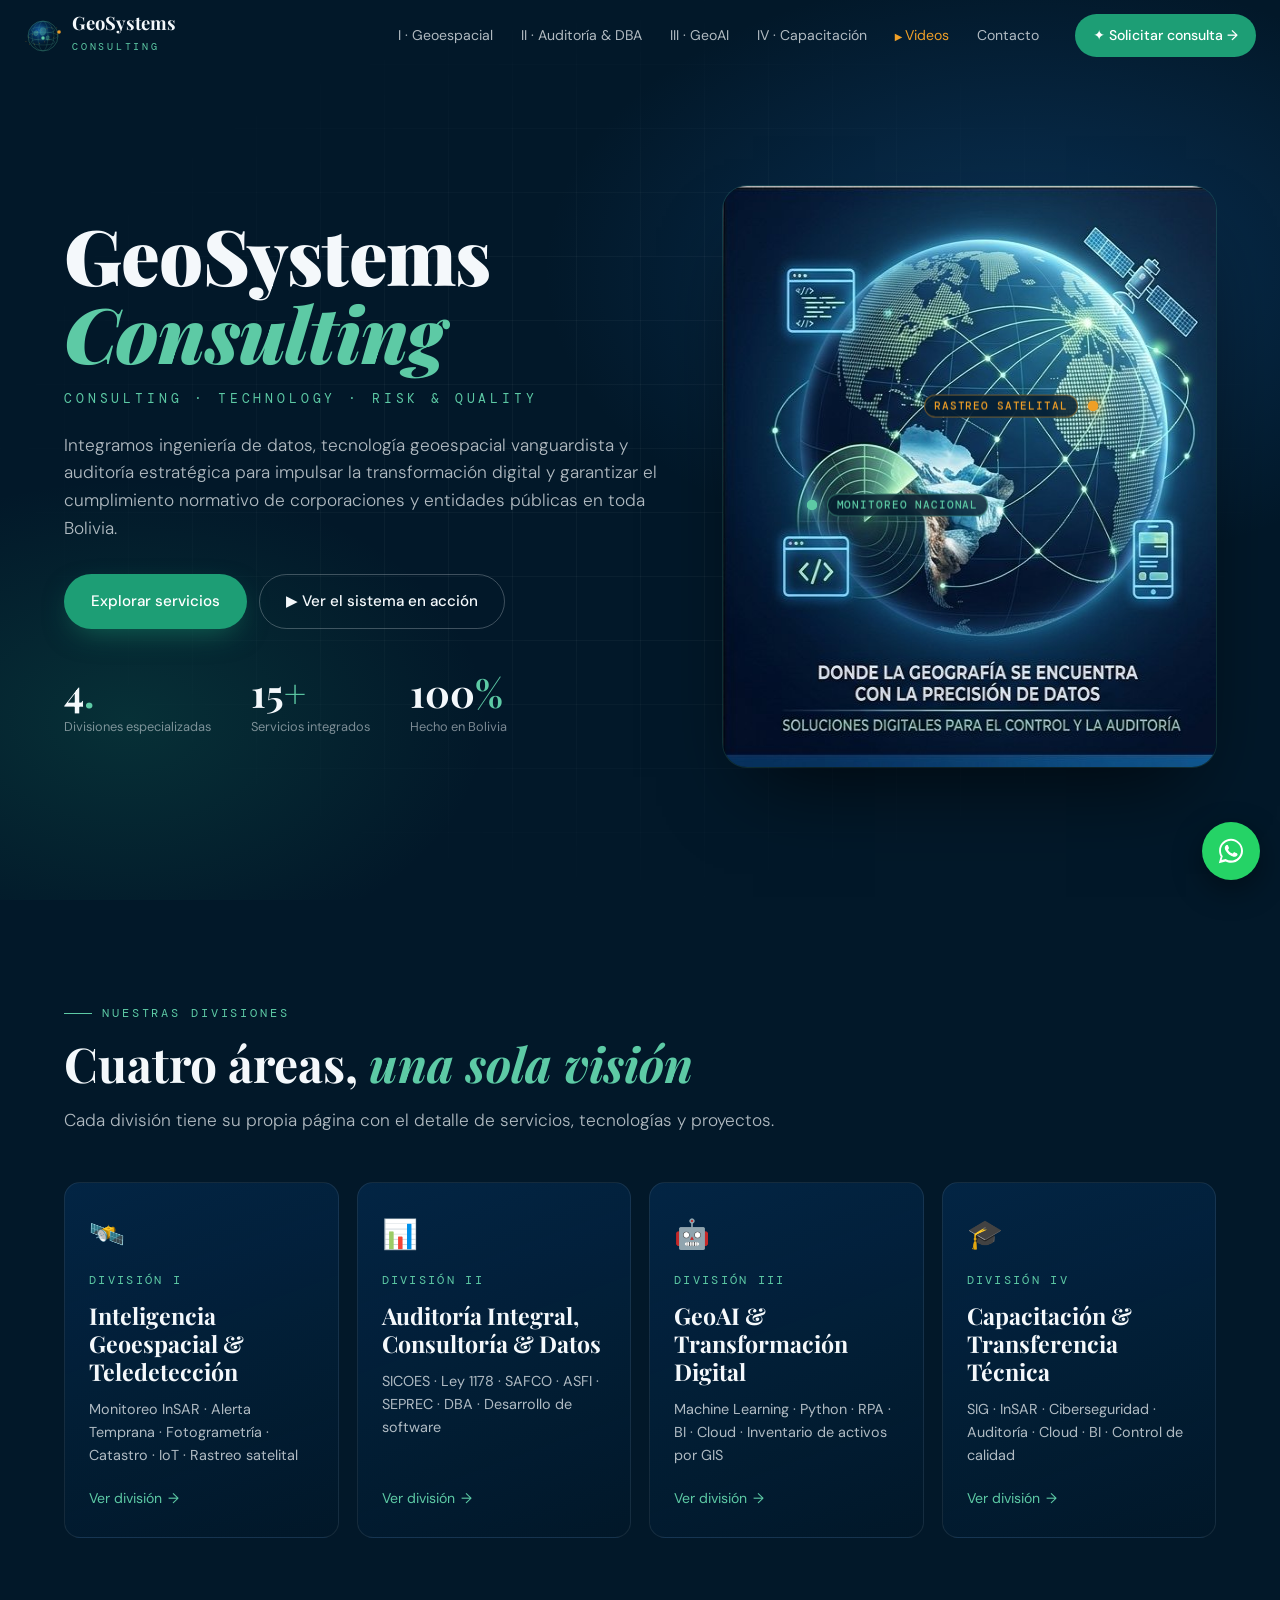
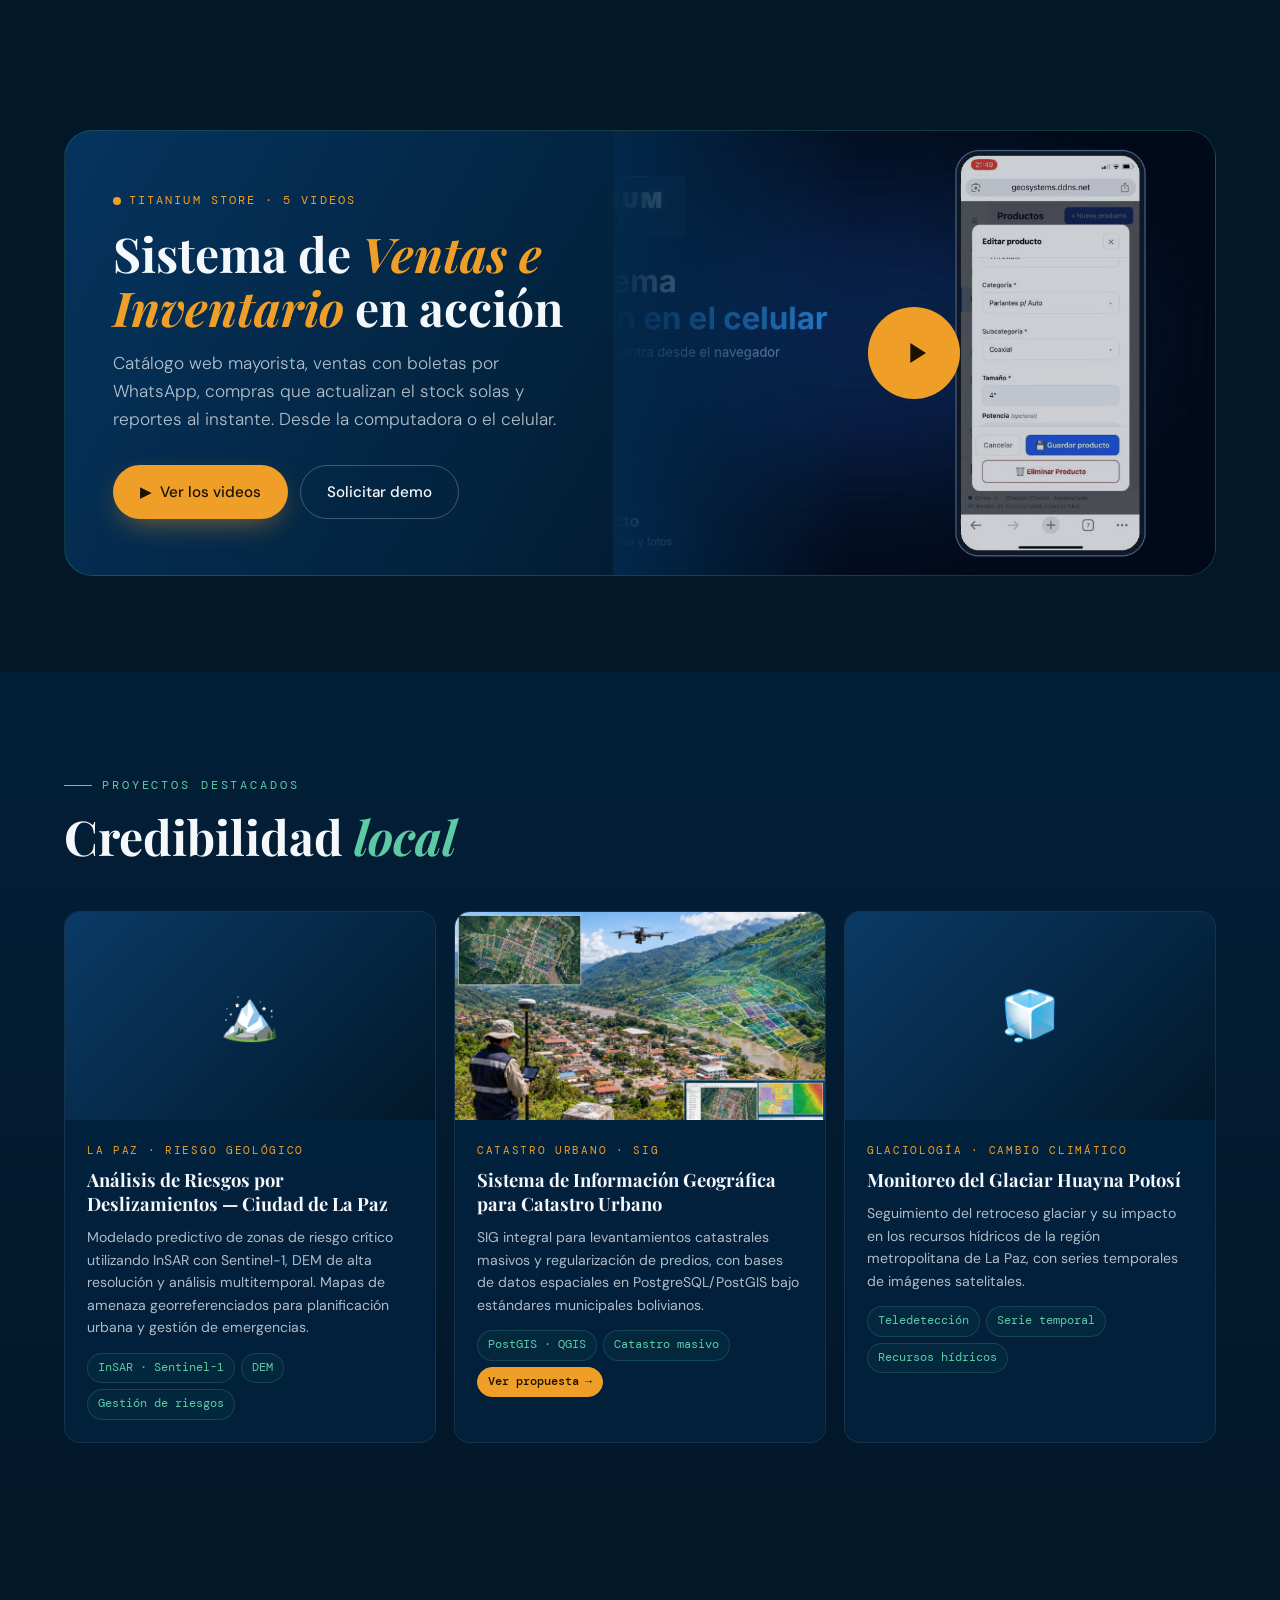
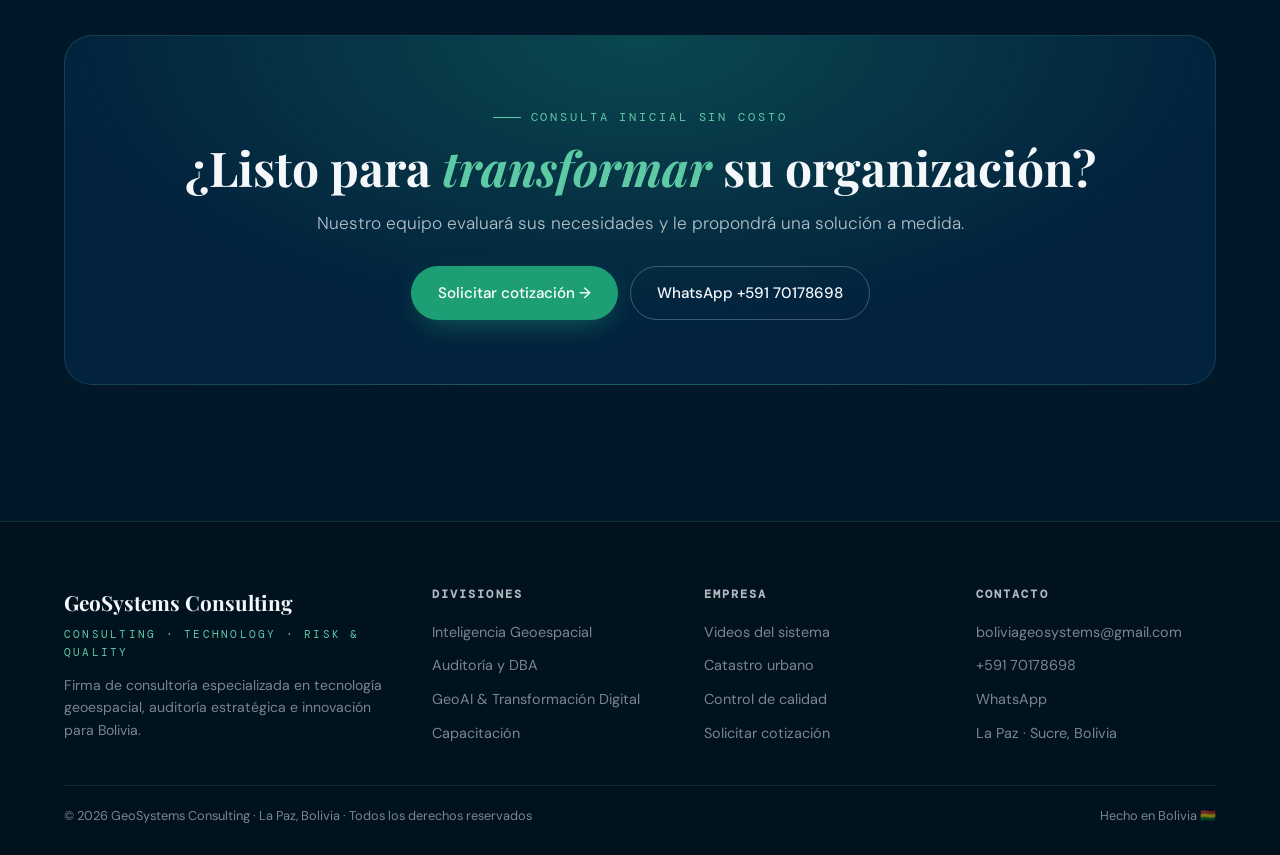
==== commit 3b201fbc: "Portada: botón "Ver los videos" con la animación de "Ver propuesta" Co-Authored-By: Claude Opus 5.5 " ====
--- a/index.html
+++ b/index.html
@@ -90,7 +90,7 @@
         <h2 class="h-section">Sistema de <span class="accent-amber">Ventas e Inventario</span> en acción</h2>
         <p class="lead">Catálogo web mayorista, ventas con boletas por WhatsApp, compras que actualizan el stock solas y reportes al instante. Desde la computadora o el celular.</p>
         <div class="hero-actions" style="margin-bottom:0">
-          <a href="sistema-inventario.html" class="btn btn-amber">▶ Ver los videos</a>
+          <a href="sistema-inventario.html" class="btn btn-amber btn-cta"><span class="arr">▶</span> Ver los videos</a>
           <a href="contacto.html?servicio=Sistema%20de%20Ventas%20e%20Inventario%20(Titanium%20Store)" class="btn btn-ghost">Solicitar demo</a>
         </div>
       </div>
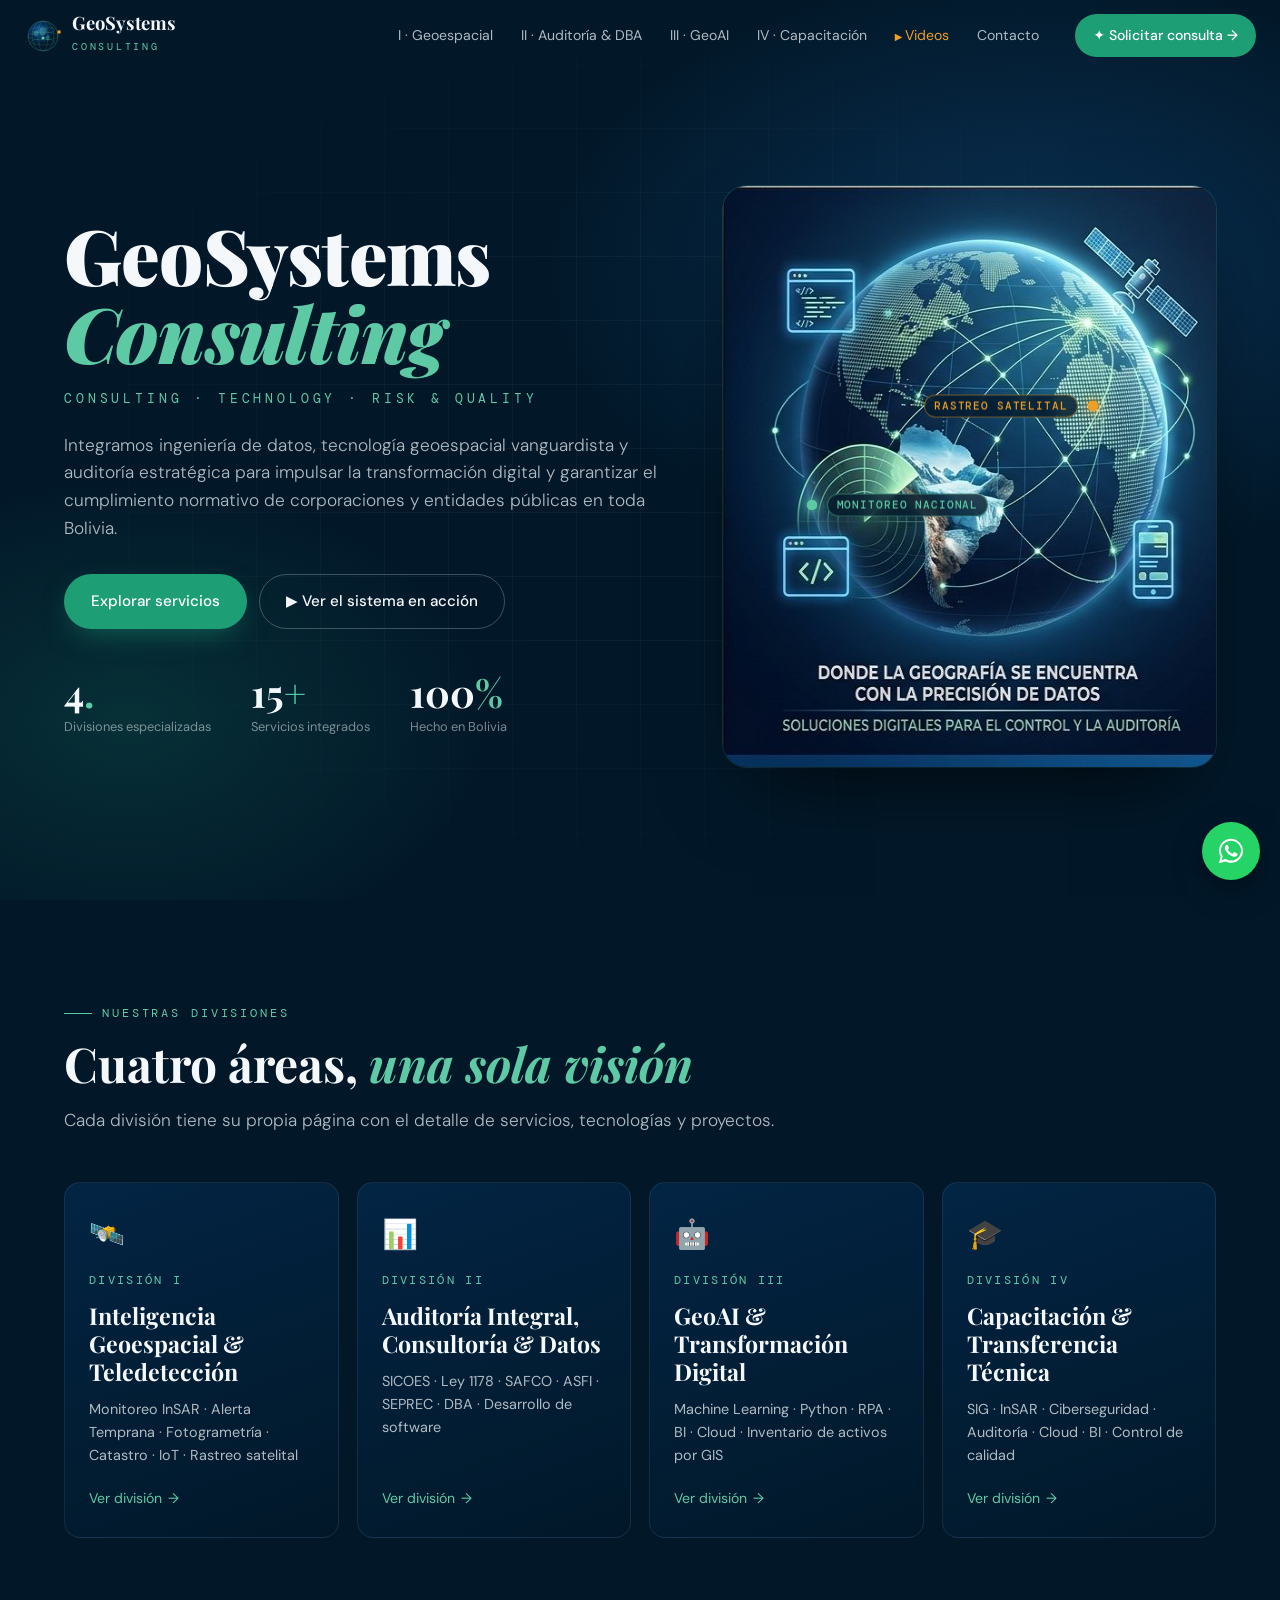
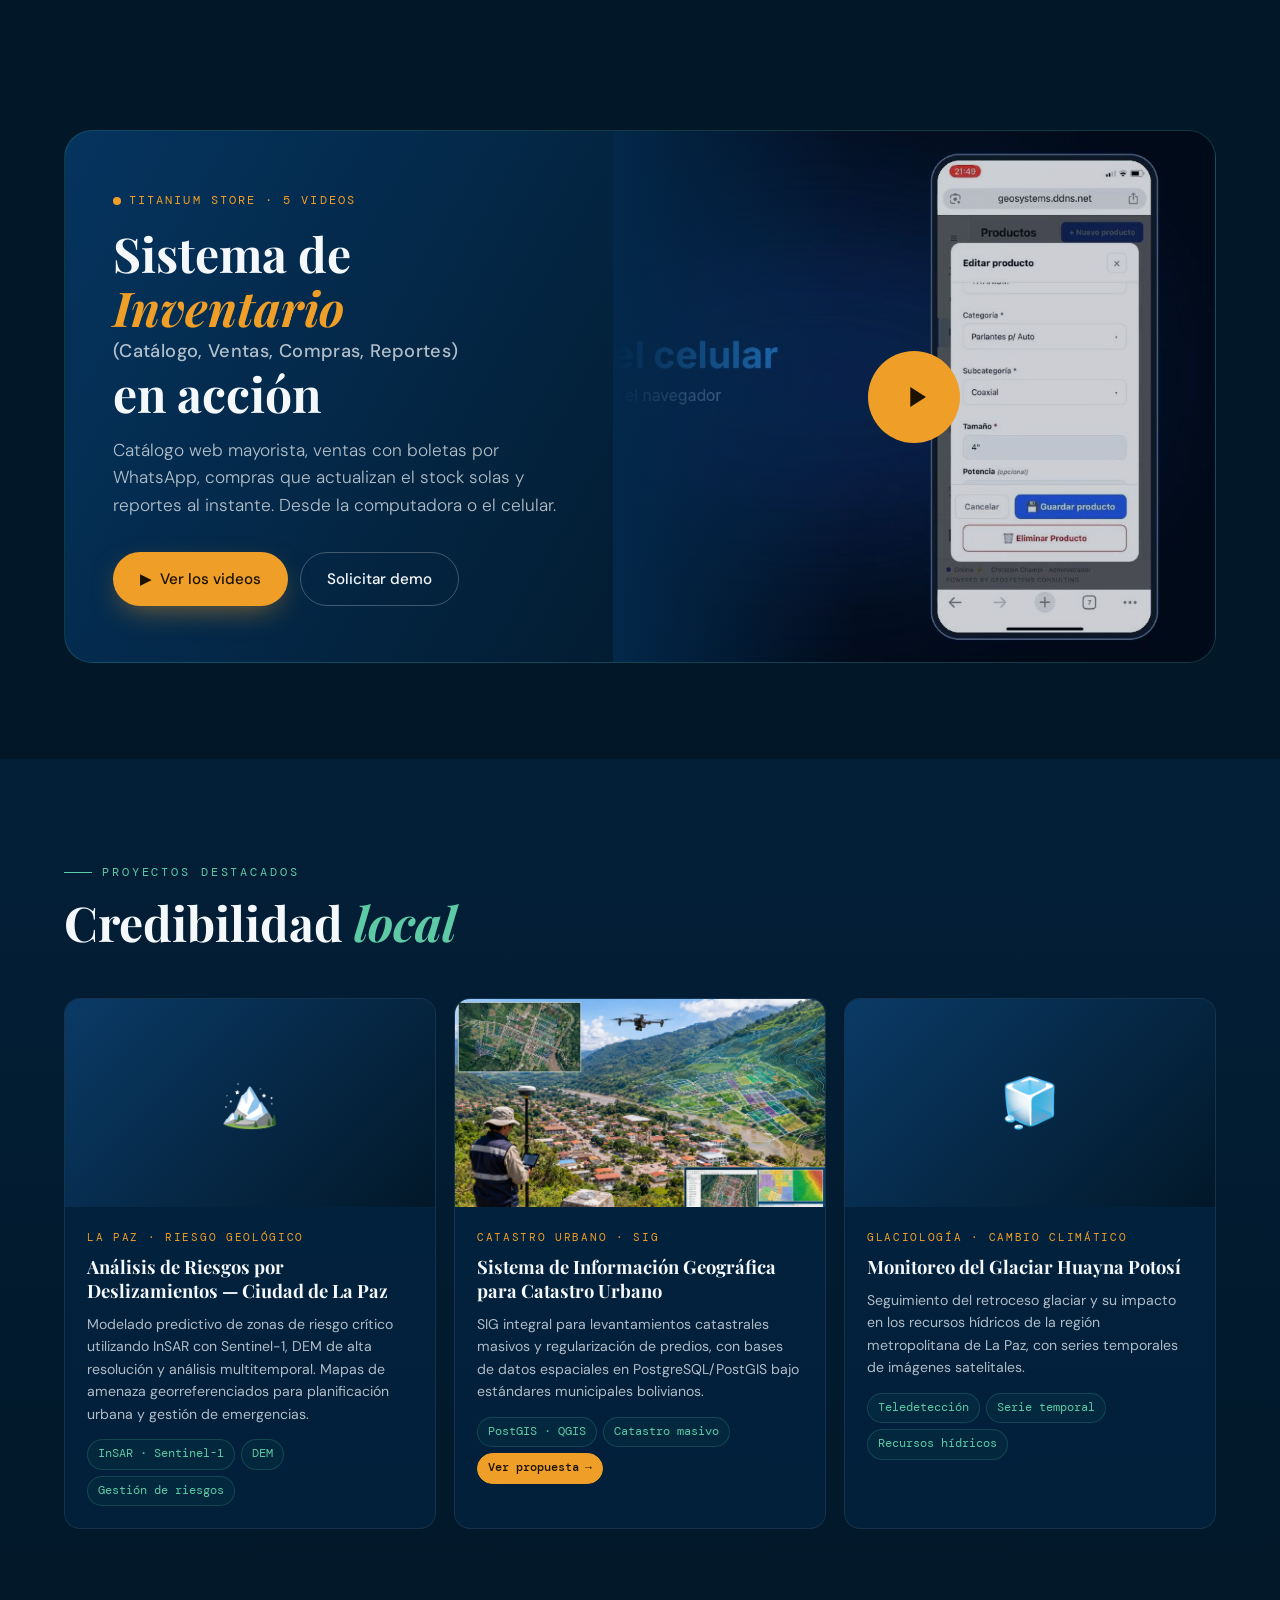
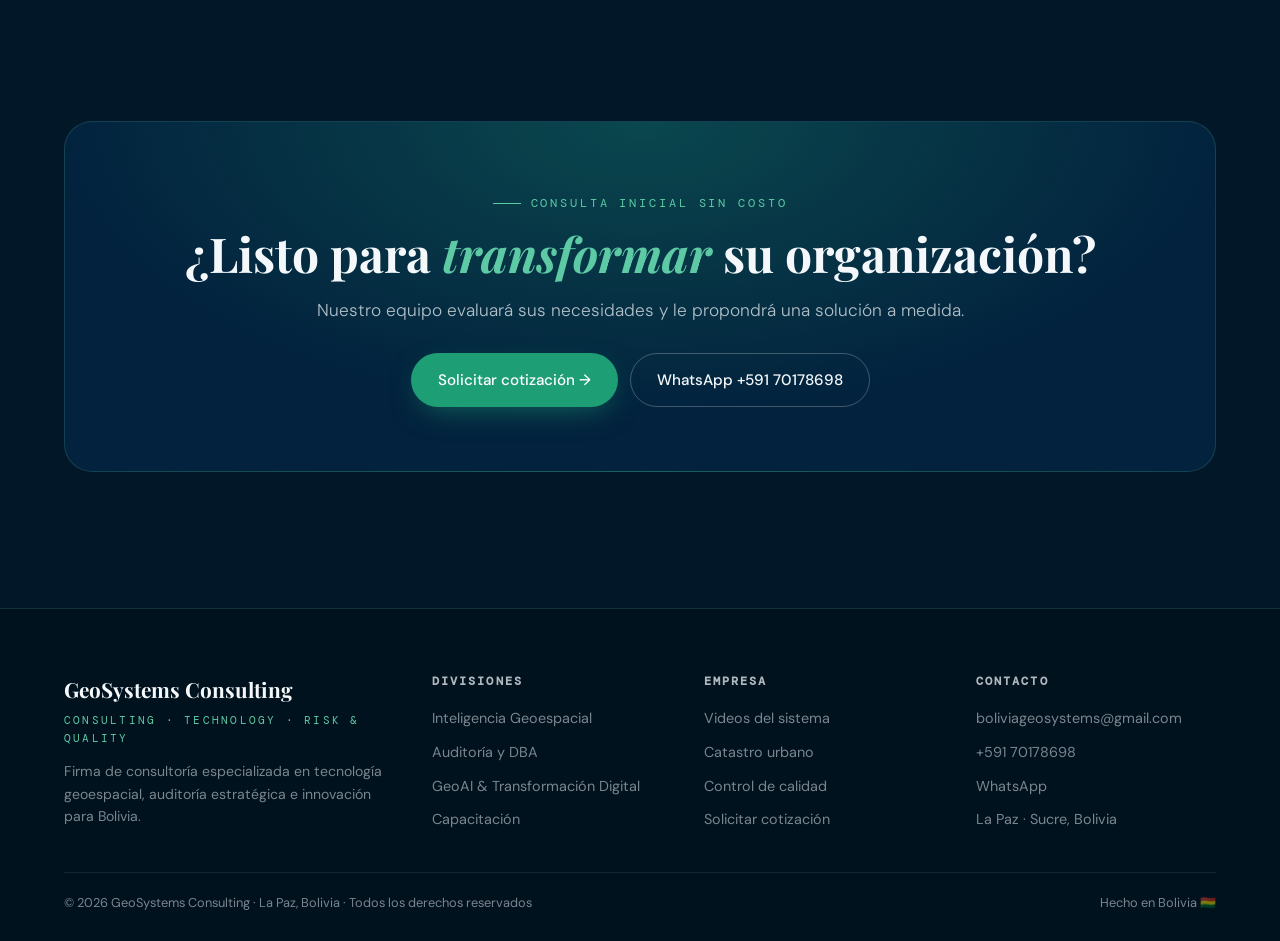
==== commit 4cdb5af3: "Página de videos: nueva portada, textos y animaciones; nombre unificado - Portada del video 1: panta" ====
--- a/index.html
+++ b/index.html
@@ -11,7 +11,7 @@
 <link rel="preconnect" href="https://fonts.googleapis.com">
 <link rel="preconnect" href="https://fonts.gstatic.com" crossorigin>
 <link href="https://fonts.googleapis.com/css2?family=Playfair+Display:ital,wght@0,400;0,700;0,900;1,400;1,700&family=DM+Sans:wght@300;400;500;700&family=DM+Mono:wght@400;500&display=swap" rel="stylesheet">
-<link rel="stylesheet" href="assets/css/styles.css?v=7">
+<link rel="stylesheet" href="assets/css/styles.css?v=8">
 </head>
 <body data-page="home">
 
@@ -87,11 +87,11 @@
     <div class="video-promo reveal">
       <div class="txt">
         <span class="live-dot">Titanium Store · 5 videos</span>
-        <h2 class="h-section">Sistema de <span class="accent-amber">Ventas e Inventario</span> en acción</h2>
+        <h2 class="h-section">Sistema de <span class="accent-amber">Inventario</span><span class="h-modules">(Catálogo, Ventas, Compras, Reportes)</span>en acción</h2>
         <p class="lead">Catálogo web mayorista, ventas con boletas por WhatsApp, compras que actualizan el stock solas y reportes al instante. Desde la computadora o el celular.</p>
         <div class="hero-actions" style="margin-bottom:0">
           <a href="sistema-inventario.html" class="btn btn-amber btn-cta"><span class="arr">▶</span> Ver los videos</a>
-          <a href="contacto.html?servicio=Sistema%20de%20Ventas%20e%20Inventario%20(Titanium%20Store)" class="btn btn-ghost">Solicitar demo</a>
+          <a href="contacto.html?servicio=Sistema%20de%20Inventario%20(Titanium%20Store)" class="btn btn-ghost">Solicitar demo</a>
         </div>
       </div>
       <a href="sistema-inventario.html" class="screen" aria-label="Ver los videos de Titanium Store">
--- a/assets/css/styles.css
+++ b/assets/css/styles.css
@@ -258,7 +258,11 @@
 .feat-grid{display:grid;grid-template-columns:repeat(4,1fr);gap:16px}
 @media (max-width:900px){.feat-grid{grid-template-columns:repeat(2,1fr)}}
 @media (max-width:480px){.feat-grid{grid-template-columns:1fr}}
-.feat{padding:24px;border-radius:14px;background:rgba(4,44,83,.38);border:1px solid var(--border-2)}
+.feat{padding:24px;border-radius:14px;background:rgba(4,44,83,.38);border:1px solid var(--border-2);transition:transform .3s,border-color .3s,box-shadow .3s,background .3s}
+.feat:hover{transform:translateY(-6px);border-color:var(--border);background:rgba(4,44,83,.6);box-shadow:0 30px 60px -30px rgba(29,158,117,.45)}
+.feat .ico{display:inline-block;transition:transform .3s}
+.feat:hover .ico{transform:scale(1.2) rotate(-6deg)}
+.h-modules{display:block;line-height:1.3;font-family:var(--sans);font-weight:500;font-size:.38em;letter-spacing:.02em;color:var(--white-dim);margin:.3em 0 .2em}
 .feat .ico{font-size:1.6rem;margin-bottom:10px}
 .feat h4{margin-bottom:6px}
 .feat p{font-size:.86rem;color:var(--white-dim)}
@@ -334,7 +338,7 @@
 .reveal{opacity:0;transform:translateY(24px);transition:opacity .8s ease,transform .8s ease}
 .reveal.visible{opacity:1;transform:none}
 /* Tarjetas con entrada + efecto al pasar el mouse */
-.div-card.reveal,.proj.reveal,.step.reveal,.attr.reveal{transition:opacity .8s ease,transform .5s ease,border-color .3s,box-shadow .3s}
-.div-card.reveal.visible:hover,.proj.reveal.visible:hover,.step.reveal.visible:hover,.attr.reveal.visible:hover{transform:translateY(-6px);transition-delay:0s}
+.div-card.reveal,.proj.reveal,.step.reveal,.attr.reveal,.feat.reveal{transition:opacity .8s ease,transform .5s ease,border-color .3s,box-shadow .3s}
+.div-card.reveal.visible:hover,.proj.reveal.visible:hover,.step.reveal.visible:hover,.attr.reveal.visible:hover,.feat.reveal.visible:hover{transform:translateY(-6px);transition-delay:0s}
 .d1{transition-delay:.1s}.d2{transition-delay:.2s}.d3{transition-delay:.3s}
 @media (prefers-reduced-motion:reduce){.reveal{opacity:1;transform:none;transition:none}.hero-visual .globe,.play-btn,.live-dot::before,.ping i,.ping::before,.ping::after{animation:none}html{scroll-behavior:auto}}
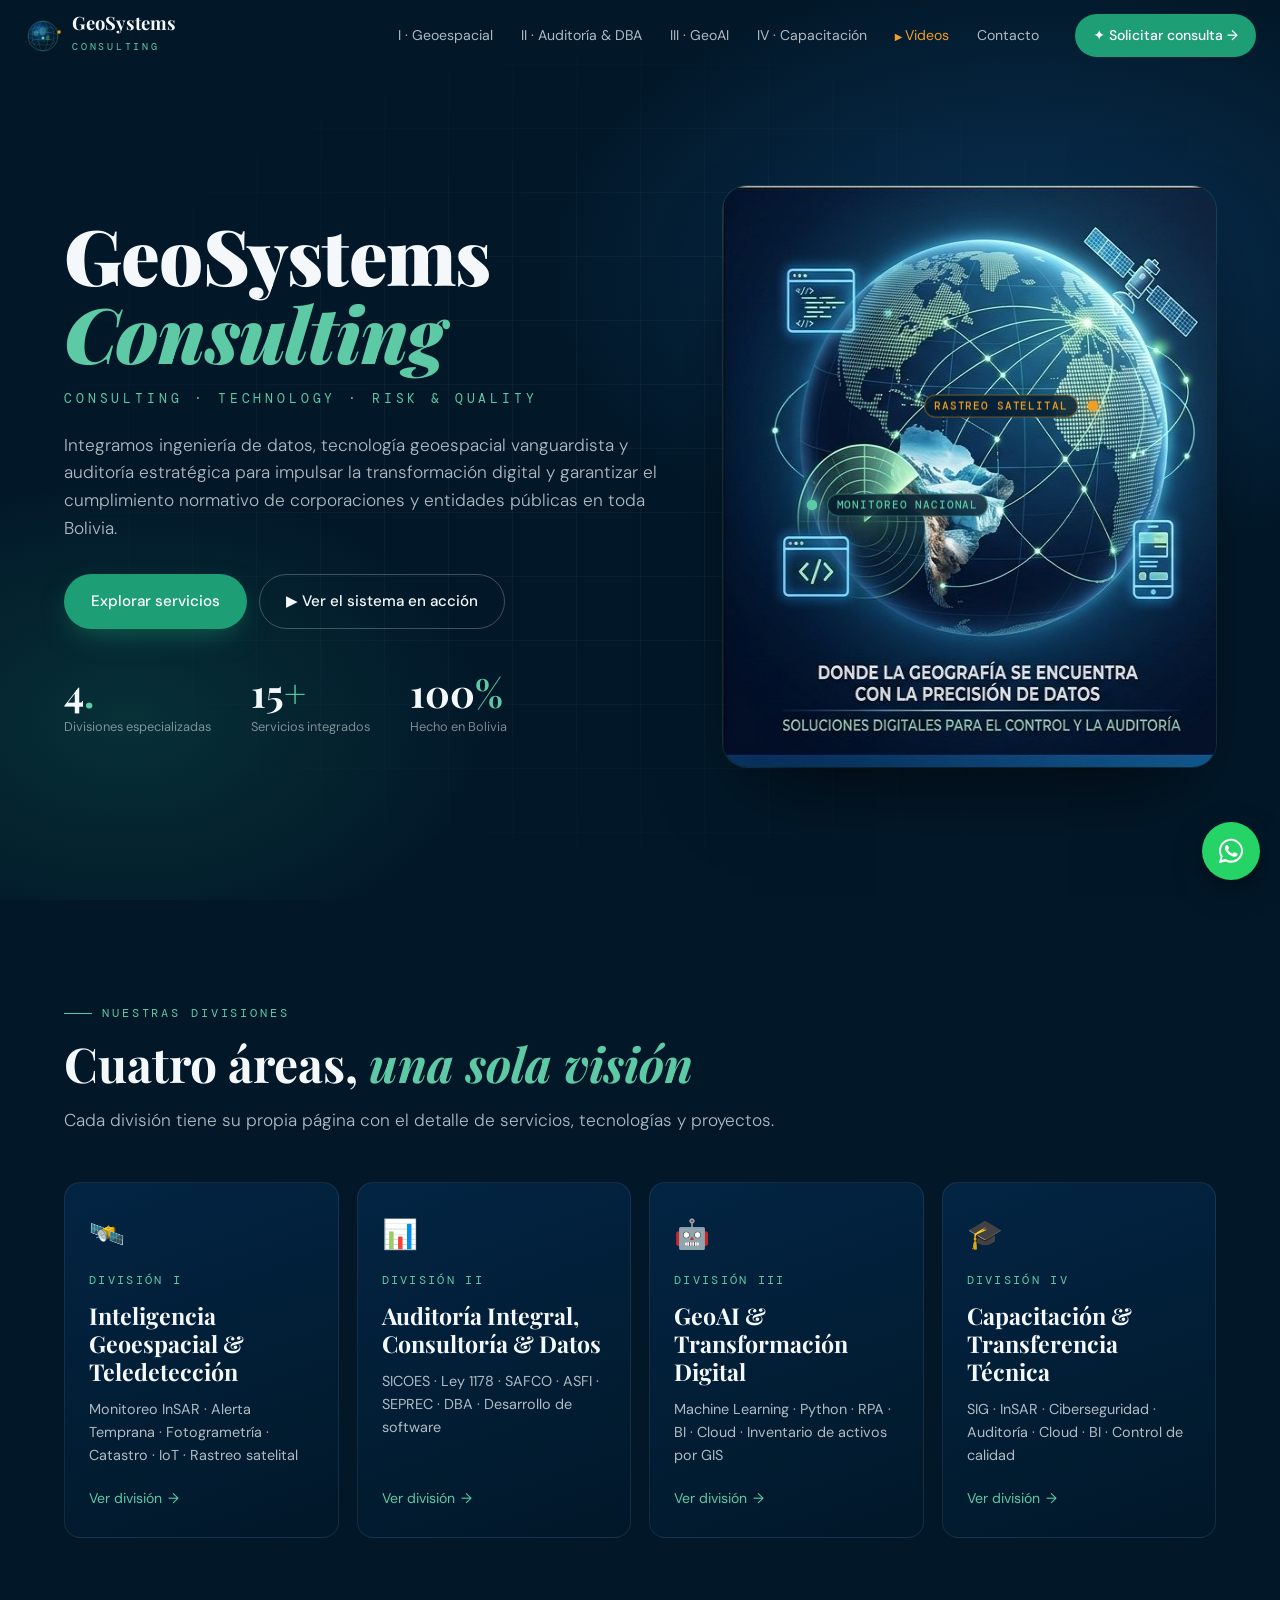
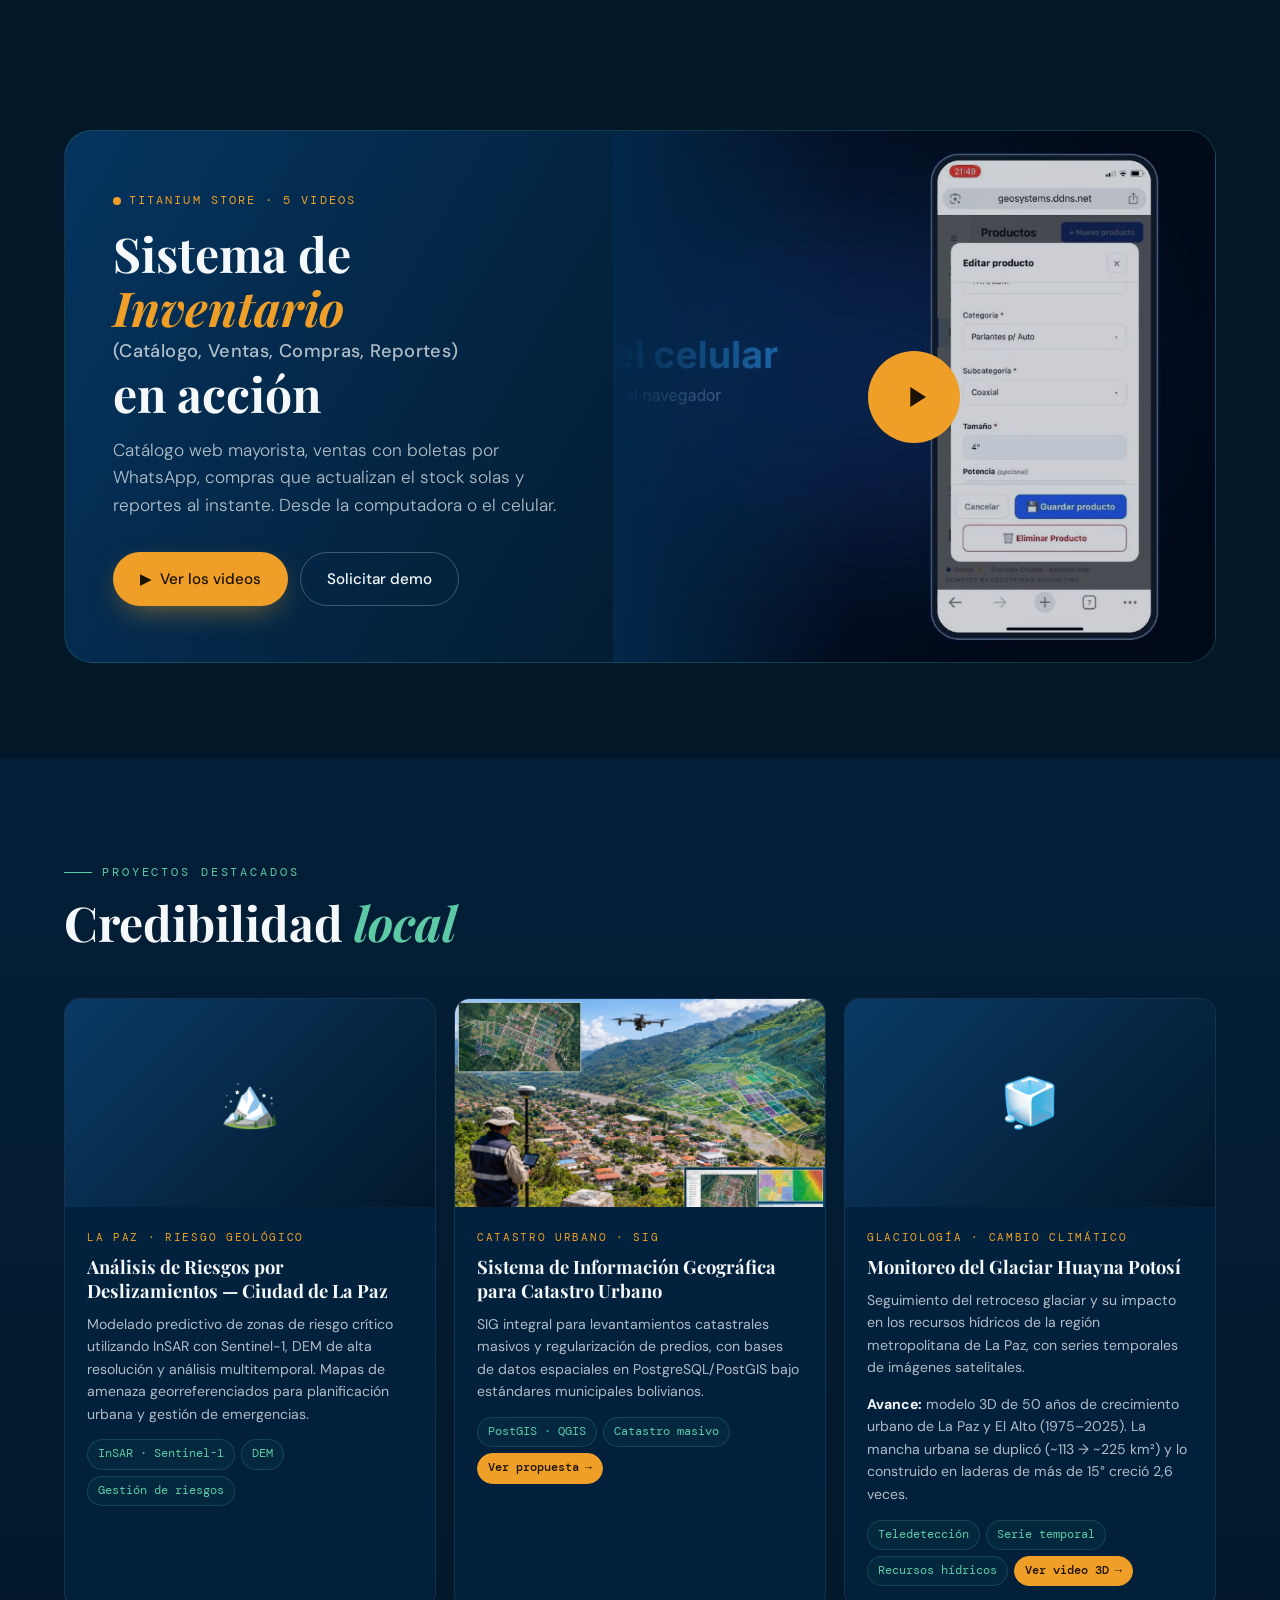
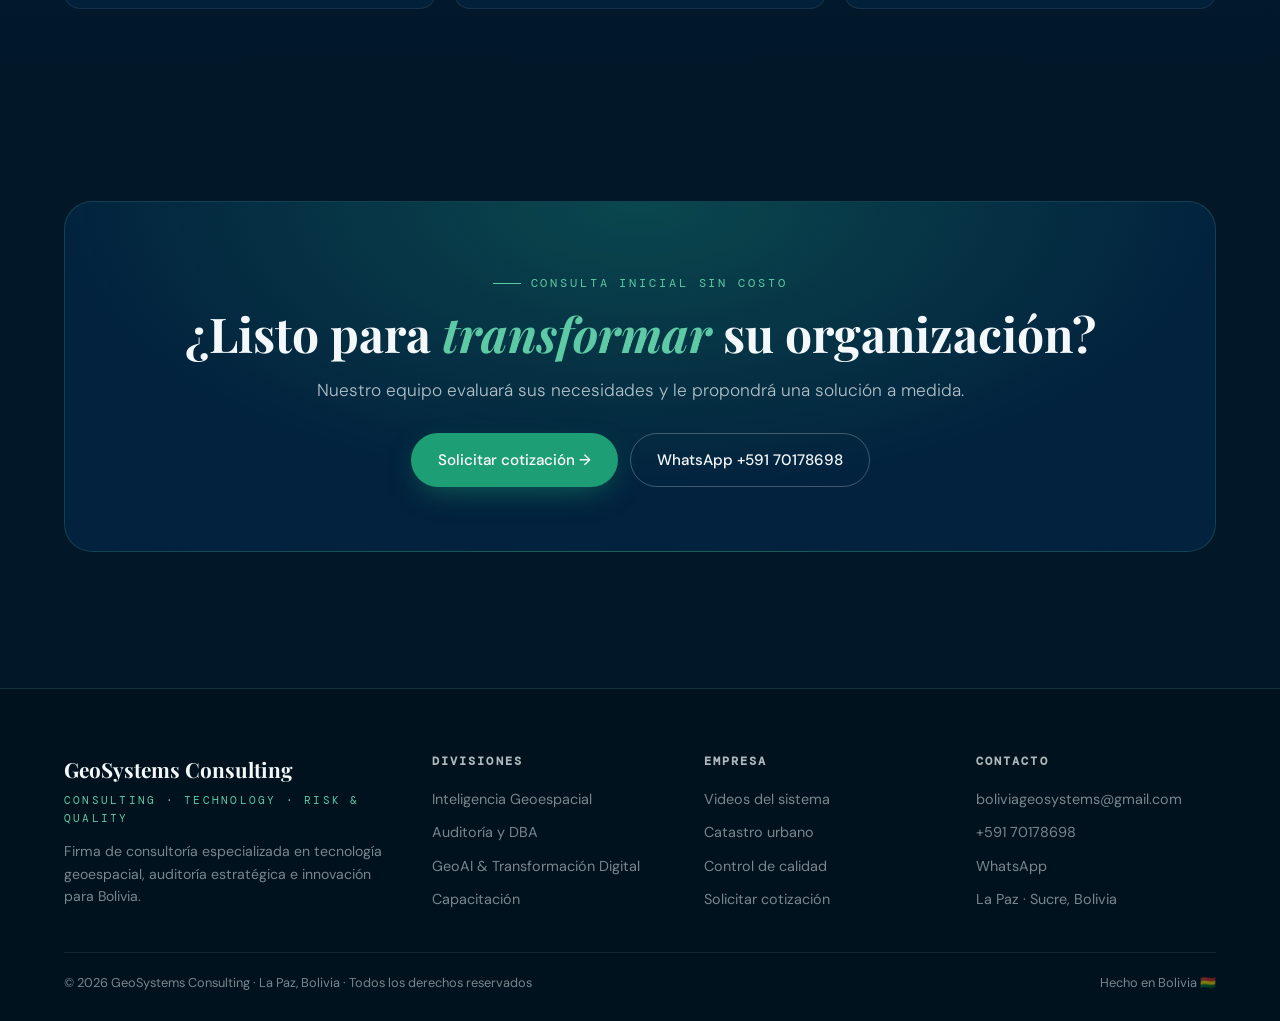
==== commit 78fe8641: "Proyecto La Paz – El Alto 3D: resumen en la tarjeta y página de detalle - Tarjeta del Glaciar Huayna" ====
--- a/index.html
+++ b/index.html
@@ -134,7 +134,8 @@
           <div class="tag">Glaciología · Cambio climático</div>
           <h3>Monitoreo del Glaciar Huayna Potosí</h3>
           <p>Seguimiento del retroceso glaciar y su impacto en los recursos hídricos de la región metropolitana de La Paz, con series temporales de imágenes satelitales.</p>
-          <div class="pills"><span class="pill">Teledetección</span><span class="pill">Serie temporal</span><span class="pill">Recursos hídricos</span></div>
+          <p><strong style="color:var(--white)">Avance:</strong> modelo 3D de 50 años de crecimiento urbano de La Paz y El Alto (1975–2025). La mancha urbana se duplicó (~113 → ~225 km²) y lo construido en laderas de más de 15° creció 2,6 veces.</p>
+          <div class="pills"><span class="pill">Teledetección</span><span class="pill">Serie temporal</span><span class="pill">Recursos hídricos</span><a class="pill pill-cta" href="proyecto-la-paz-3d.html">Ver video 3D <span class="arr">→</span></a></div>
         </div>
       </article>
     </div>
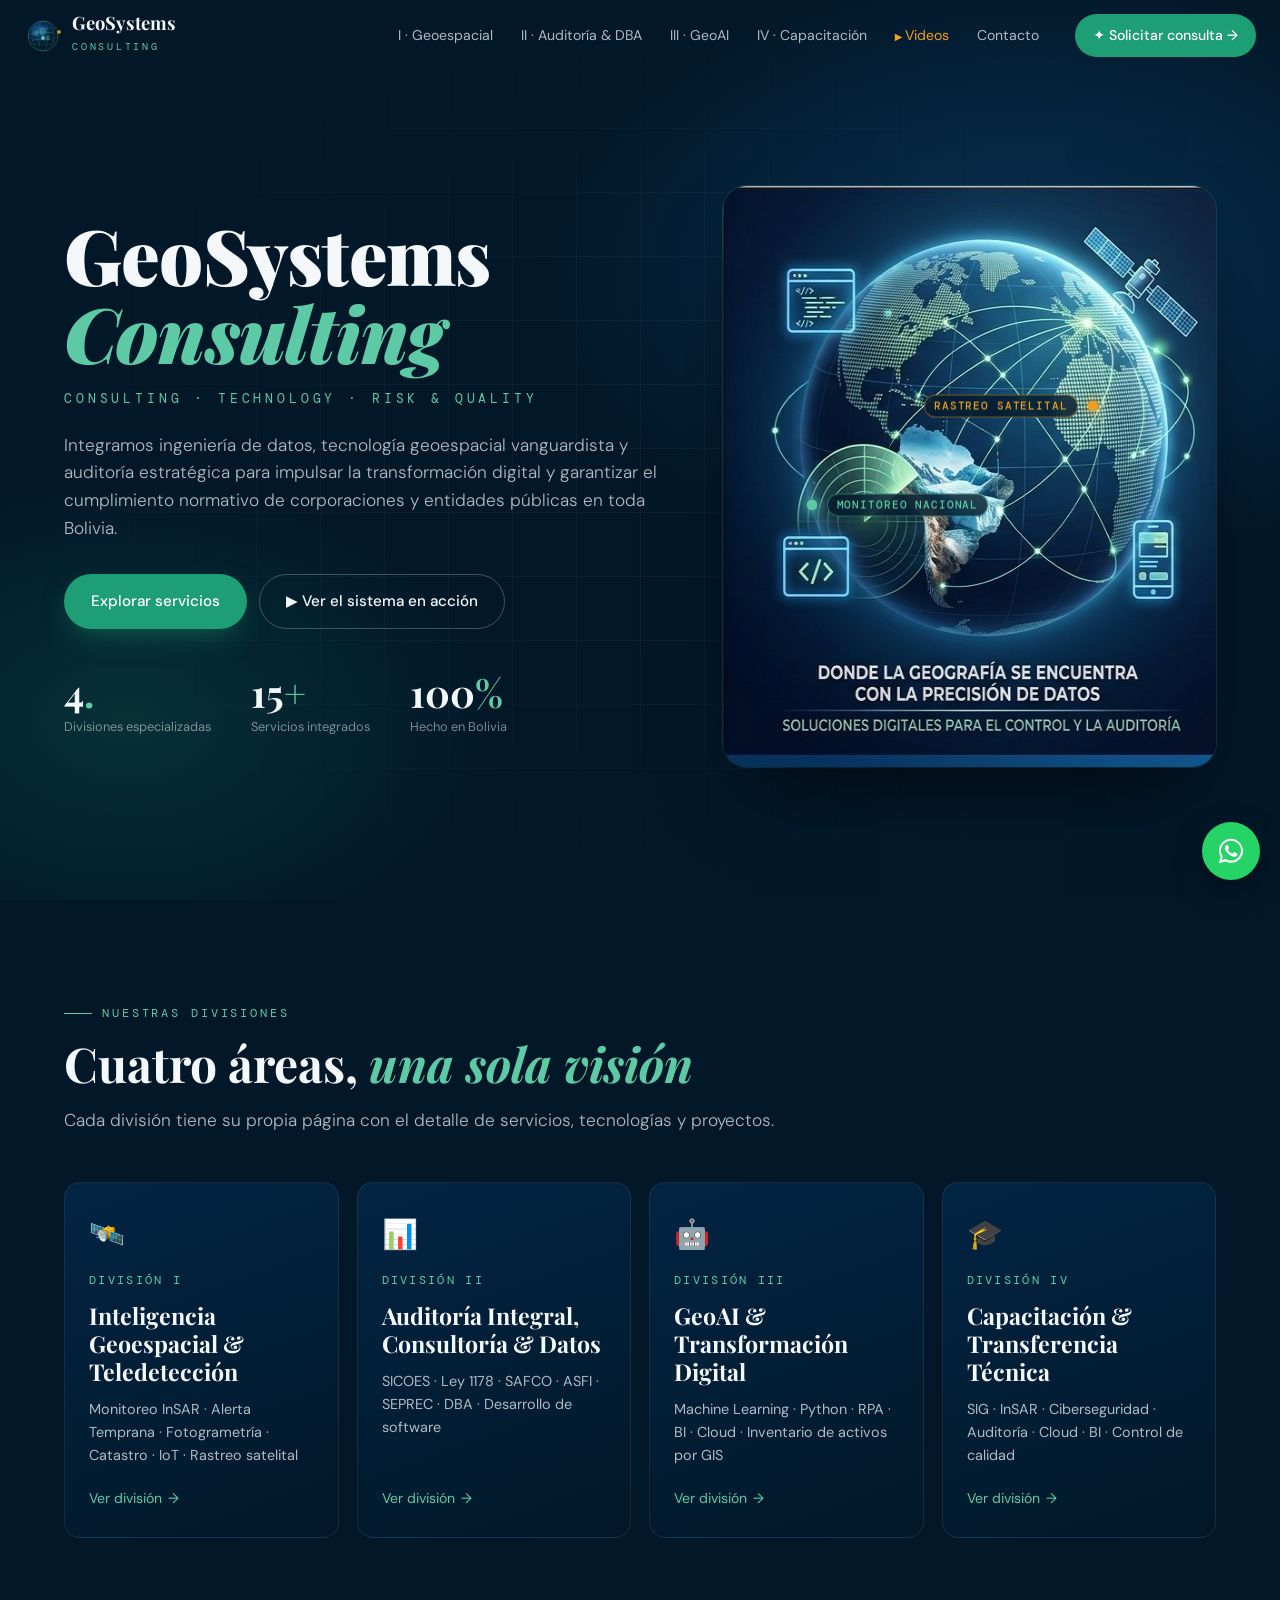
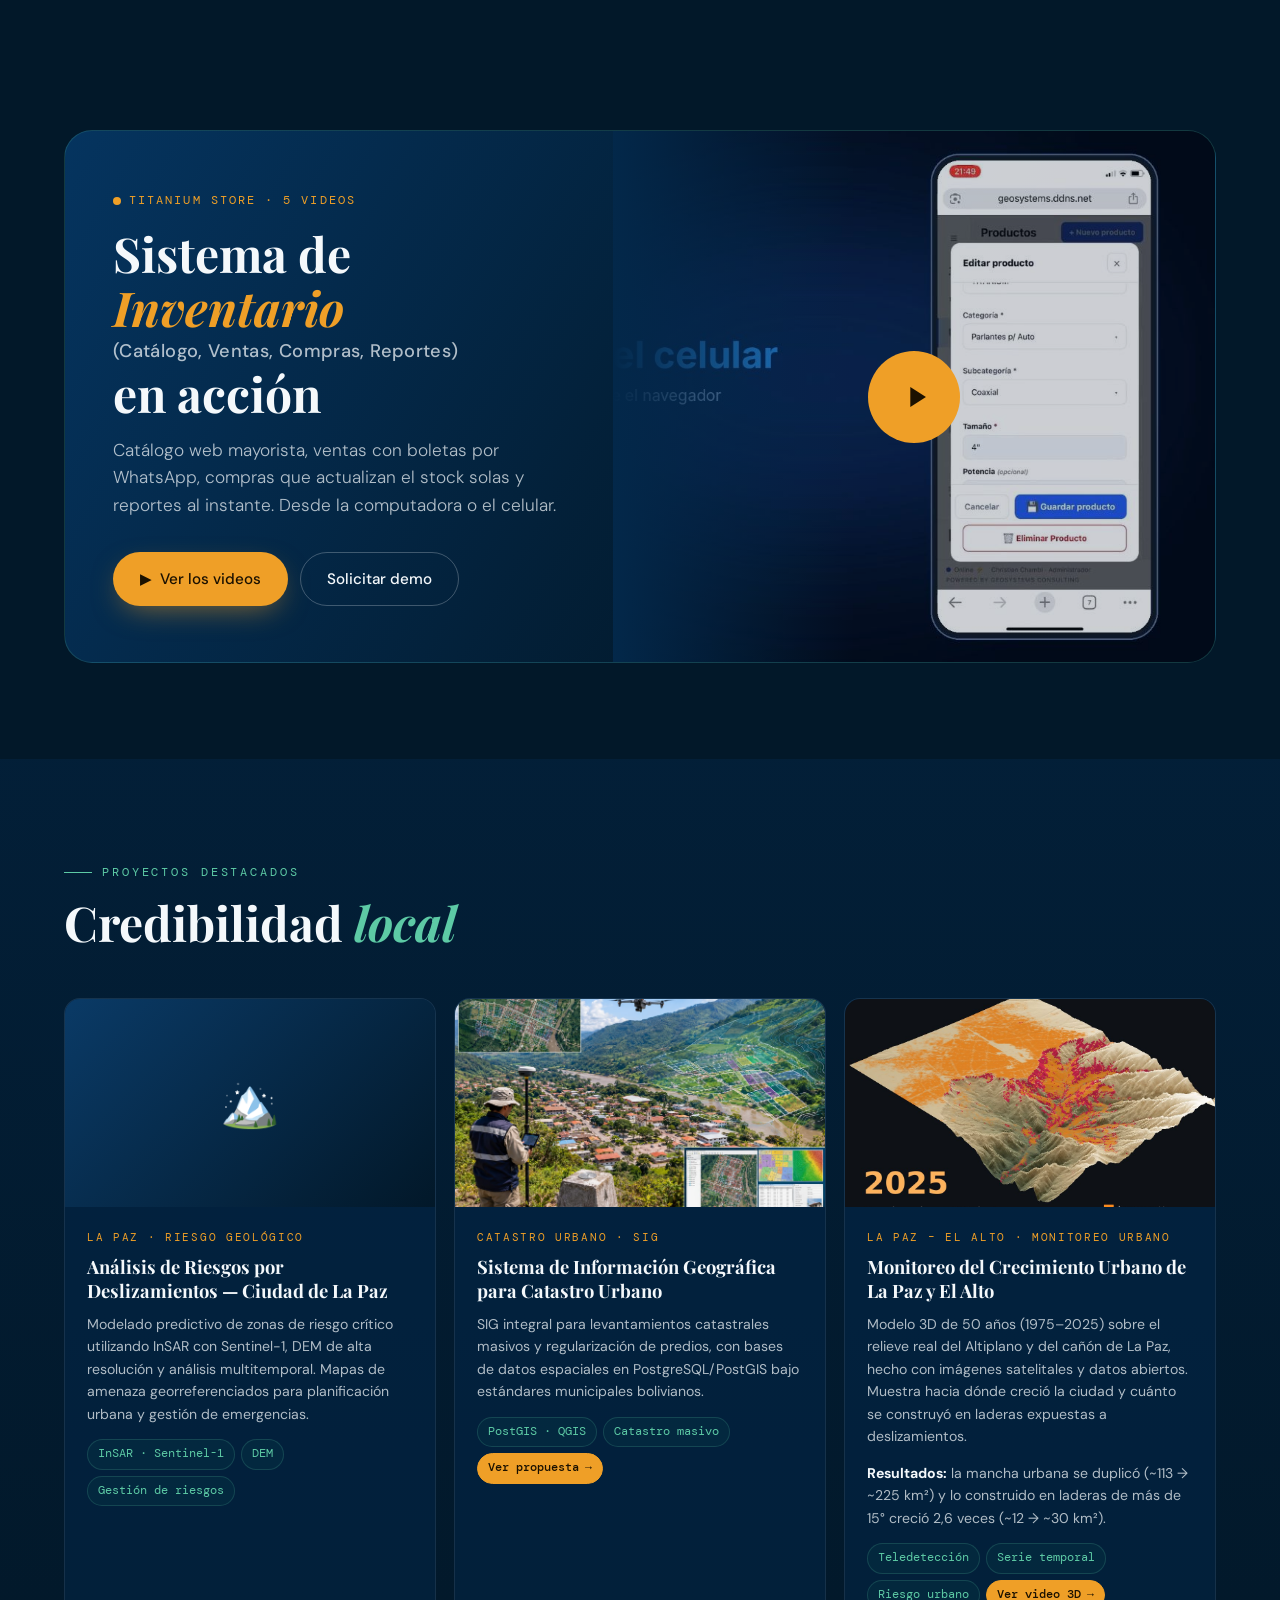
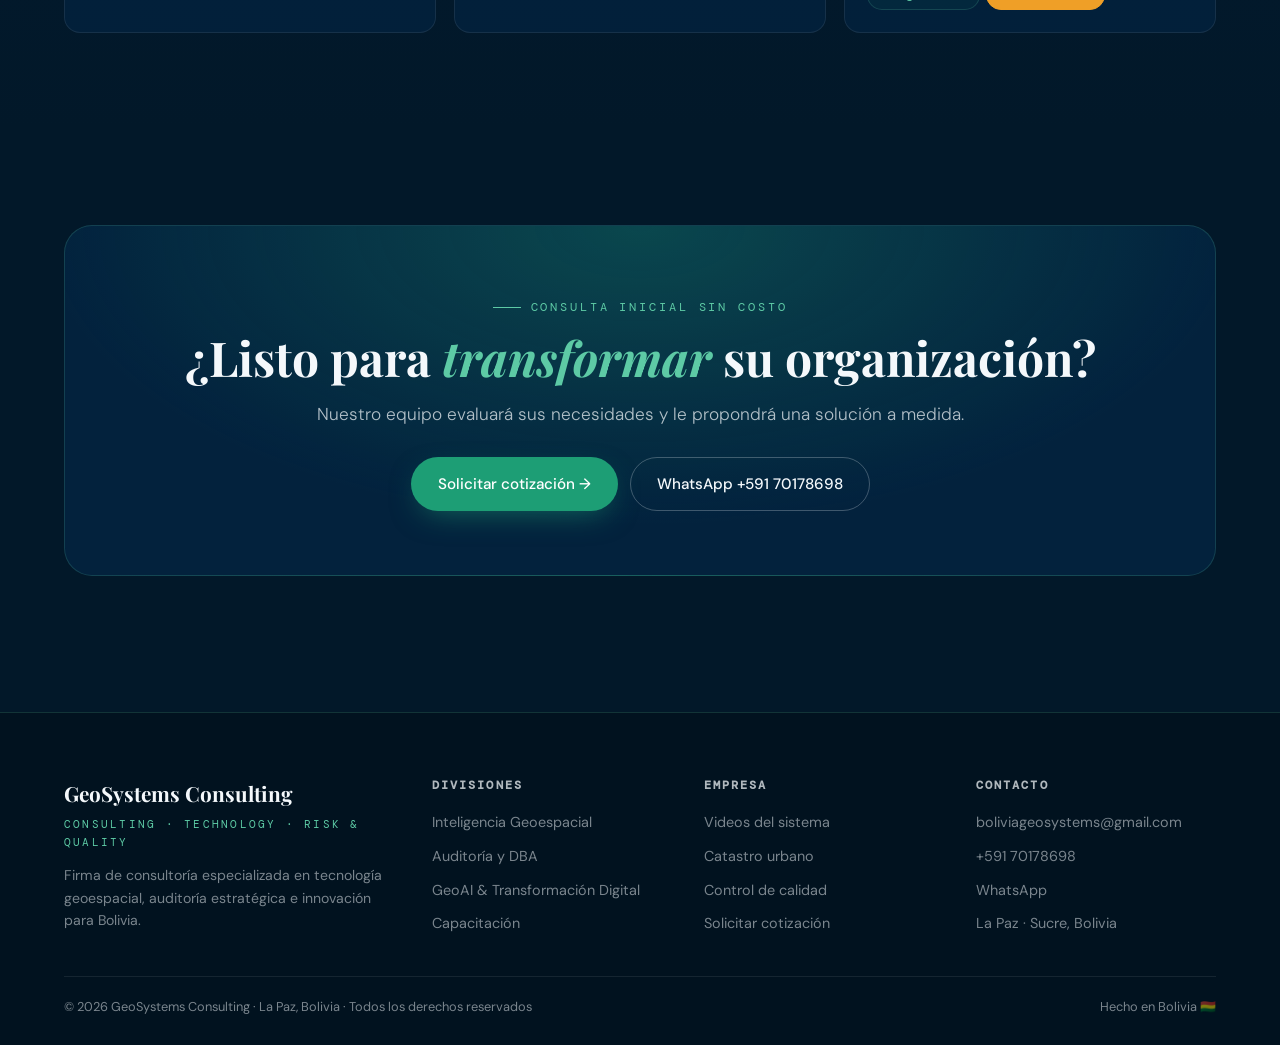
==== commit f4ec3936: "Portada: tarjeta de Monitoreo del Crecimiento Urbano de La Paz y El Alto - Reemplaza la tarjeta del " ====
--- a/index.html
+++ b/index.html
@@ -11,7 +11,7 @@
 <link rel="preconnect" href="https://fonts.googleapis.com">
 <link rel="preconnect" href="https://fonts.gstatic.com" crossorigin>
 <link href="https://fonts.googleapis.com/css2?family=Playfair+Display:ital,wght@0,400;0,700;0,900;1,400;1,700&family=DM+Sans:wght@300;400;500;700&family=DM+Mono:wght@400;500&display=swap" rel="stylesheet">
-<link rel="stylesheet" href="assets/css/styles.css?v=8">
+<link rel="stylesheet" href="assets/css/styles.css?v=9">
 </head>
 <body data-page="home">
 
@@ -129,13 +129,13 @@
         </div>
       </article>
       <article class="proj reveal d2">
-        <div class="thumb">🧊</div>
+        <a class="thumb" href="proyecto-la-paz-3d.html" aria-label="Ver el video 3D de La Paz – El Alto"><img src="assets/img/lapaz-elalto-3d.jpg" alt="Modelo 3D de La Paz y El Alto en 2025: mancha urbana en naranja y construcciones en laderas de más de 15° en rojo" loading="lazy" style="object-position:center 58%"></a>
         <div class="body">
-          <div class="tag">Glaciología · Cambio climático</div>
-          <h3>Monitoreo del Glaciar Huayna Potosí</h3>
-          <p>Seguimiento del retroceso glaciar y su impacto en los recursos hídricos de la región metropolitana de La Paz, con series temporales de imágenes satelitales.</p>
-          <p><strong style="color:var(--white)">Avance:</strong> modelo 3D de 50 años de crecimiento urbano de La Paz y El Alto (1975–2025). La mancha urbana se duplicó (~113 → ~225 km²) y lo construido en laderas de más de 15° creció 2,6 veces.</p>
-          <div class="pills"><span class="pill">Teledetección</span><span class="pill">Serie temporal</span><span class="pill">Recursos hídricos</span><a class="pill pill-cta" href="proyecto-la-paz-3d.html">Ver video 3D <span class="arr">→</span></a></div>
+          <div class="tag">La Paz – El Alto · Monitoreo urbano</div>
+          <h3>Monitoreo del Crecimiento Urbano de La Paz y El Alto</h3>
+          <p>Modelo 3D de 50 años (1975–2025) sobre el relieve real del Altiplano y del cañón de La Paz, hecho con imágenes satelitales y datos abiertos. Muestra hacia dónde creció la ciudad y cuánto se construyó en laderas expuestas a deslizamientos.</p>
+          <p><strong style="color:var(--white)">Resultados:</strong> la mancha urbana se duplicó (~113 → ~225 km²) y lo construido en laderas de más de 15° creció 2,6 veces (~12 → ~30 km²).</p>
+          <div class="pills"><span class="pill">Teledetección</span><span class="pill">Serie temporal</span><span class="pill">Riesgo urbano</span><a class="pill pill-cta" href="proyecto-la-paz-3d.html">Ver video 3D <span class="arr">→</span></a></div>
         </div>
       </article>
     </div>
--- a/assets/css/styles.css
+++ b/assets/css/styles.css
@@ -200,7 +200,8 @@
 .proj{border-radius:var(--radius);overflow:hidden;background:rgba(4,44,83,.4);border:1px solid var(--border-2);display:flex;flex-direction:column;transition:transform .3s,border-color .3s,box-shadow .3s}
 .proj:hover{transform:translateY(-6px);border-color:var(--border);box-shadow:0 30px 60px -30px rgba(29,158,117,.45)}
 .proj .thumb{aspect-ratio:16/9;background:linear-gradient(135deg,var(--navy-3),var(--navy));display:grid;place-items:center;font-size:3rem;overflow:hidden}
-.proj .thumb img{width:100%;height:100%;object-fit:cover;transition:transform .6s}
+.proj .thumb{position:relative}
+.proj .thumb img{position:absolute;inset:0;width:100%;height:100%;object-fit:cover;transition:transform .6s}
 .proj:hover .thumb img{transform:scale(1.05)}
 .proj .thumb{transition:font-size .3s}
 .proj:hover .thumb:not(:has(img)){font-size:3.6rem}
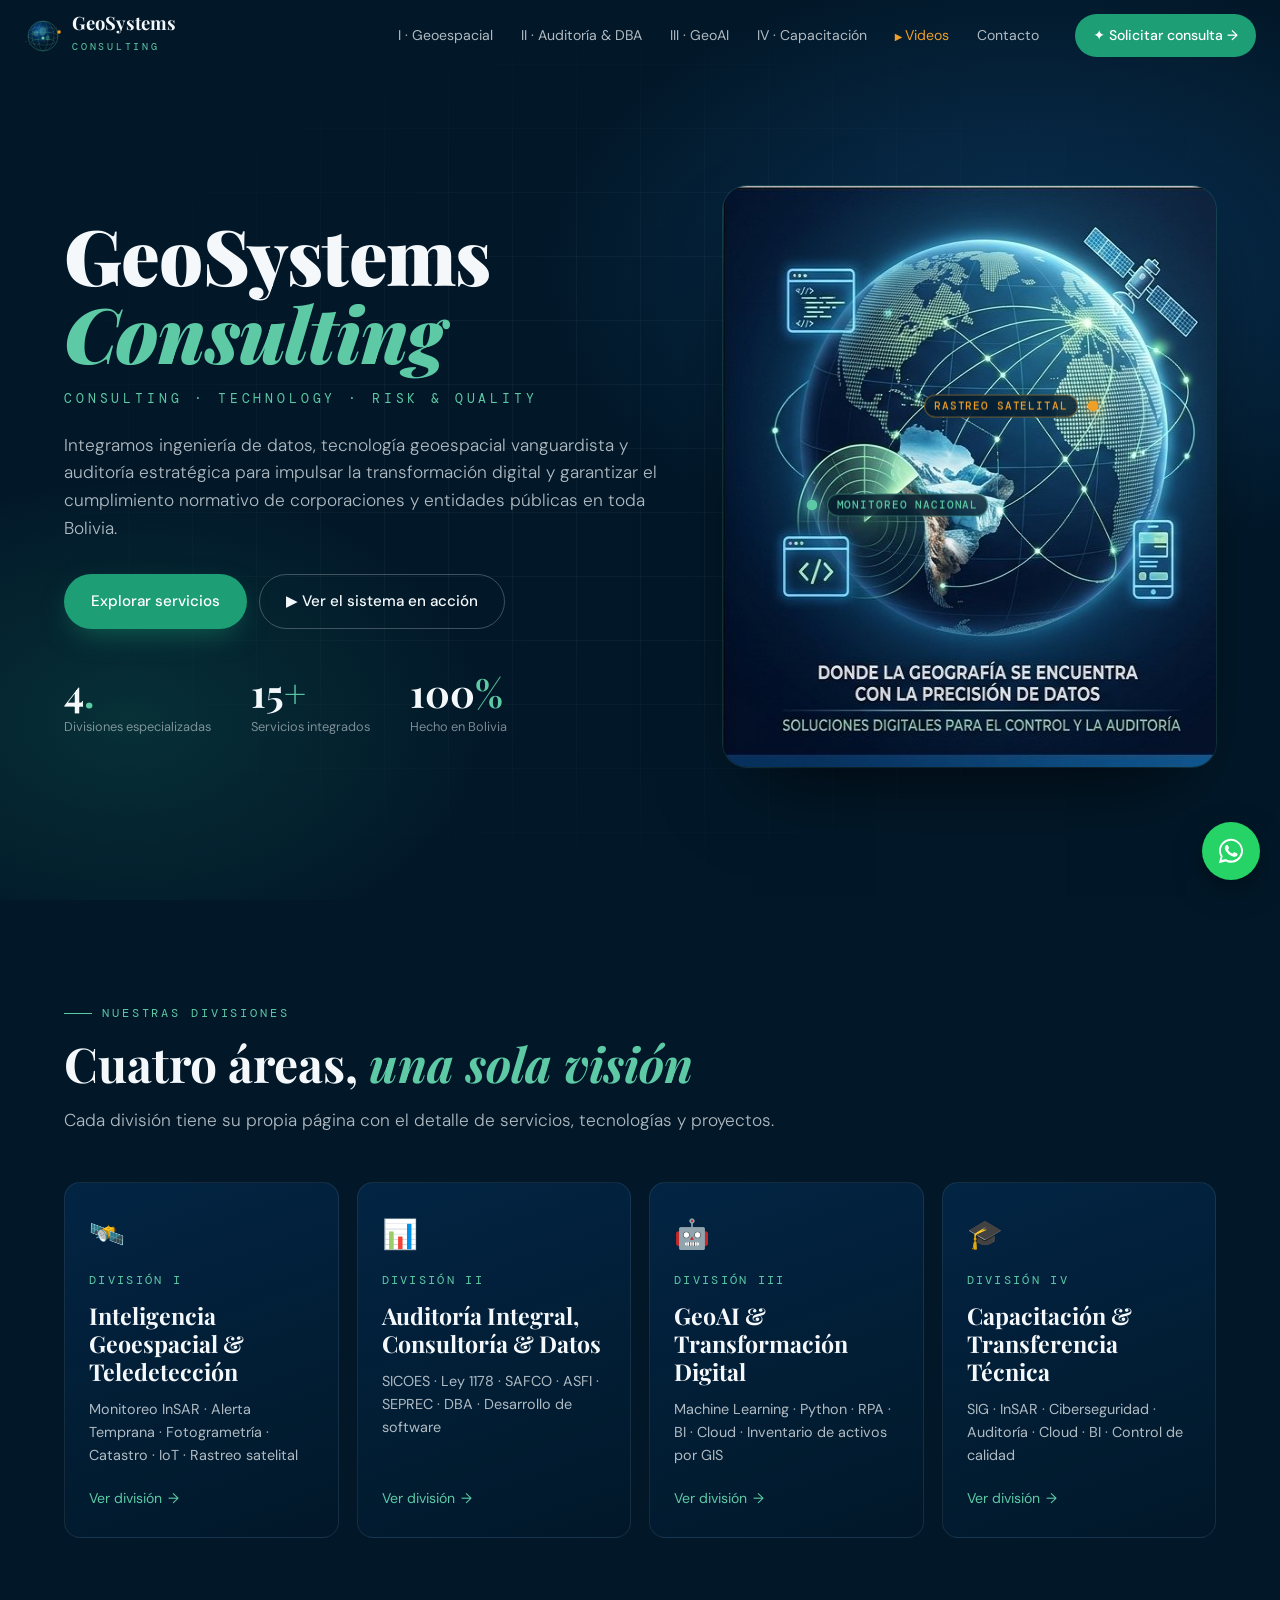
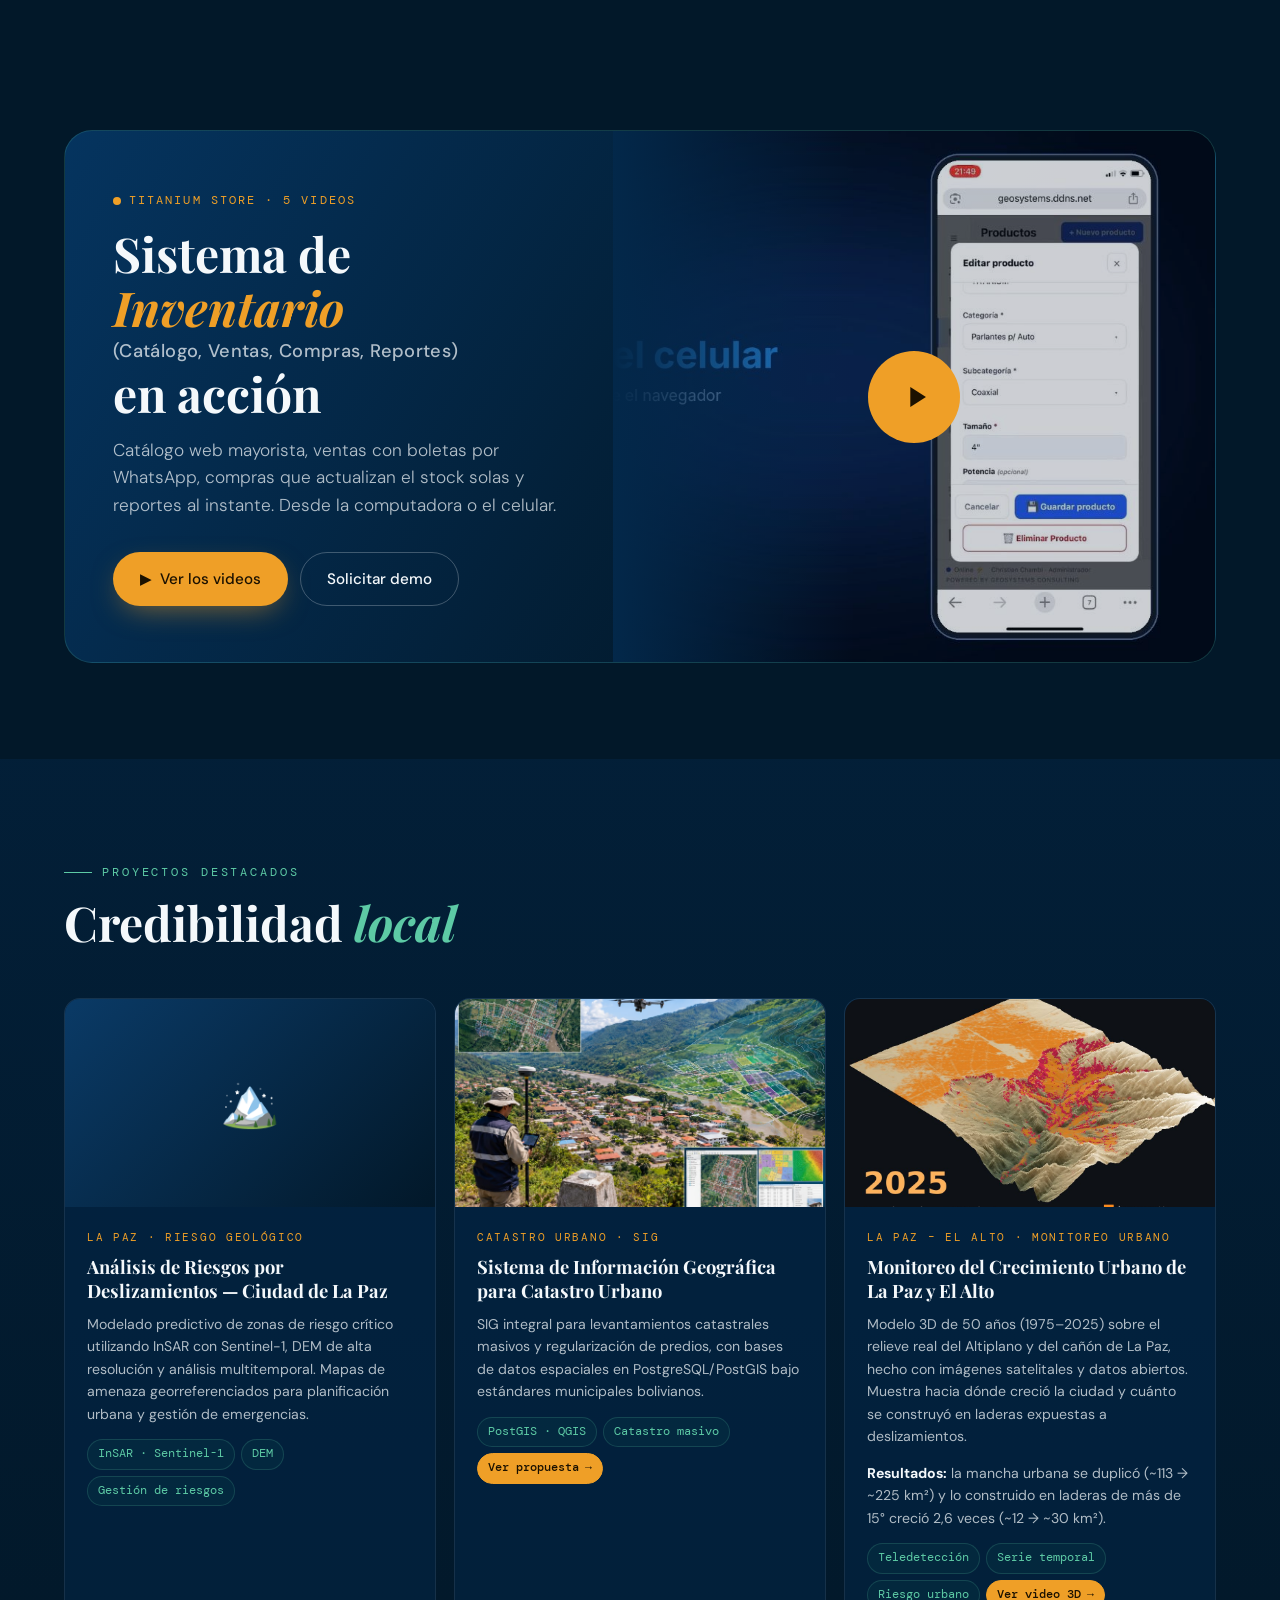
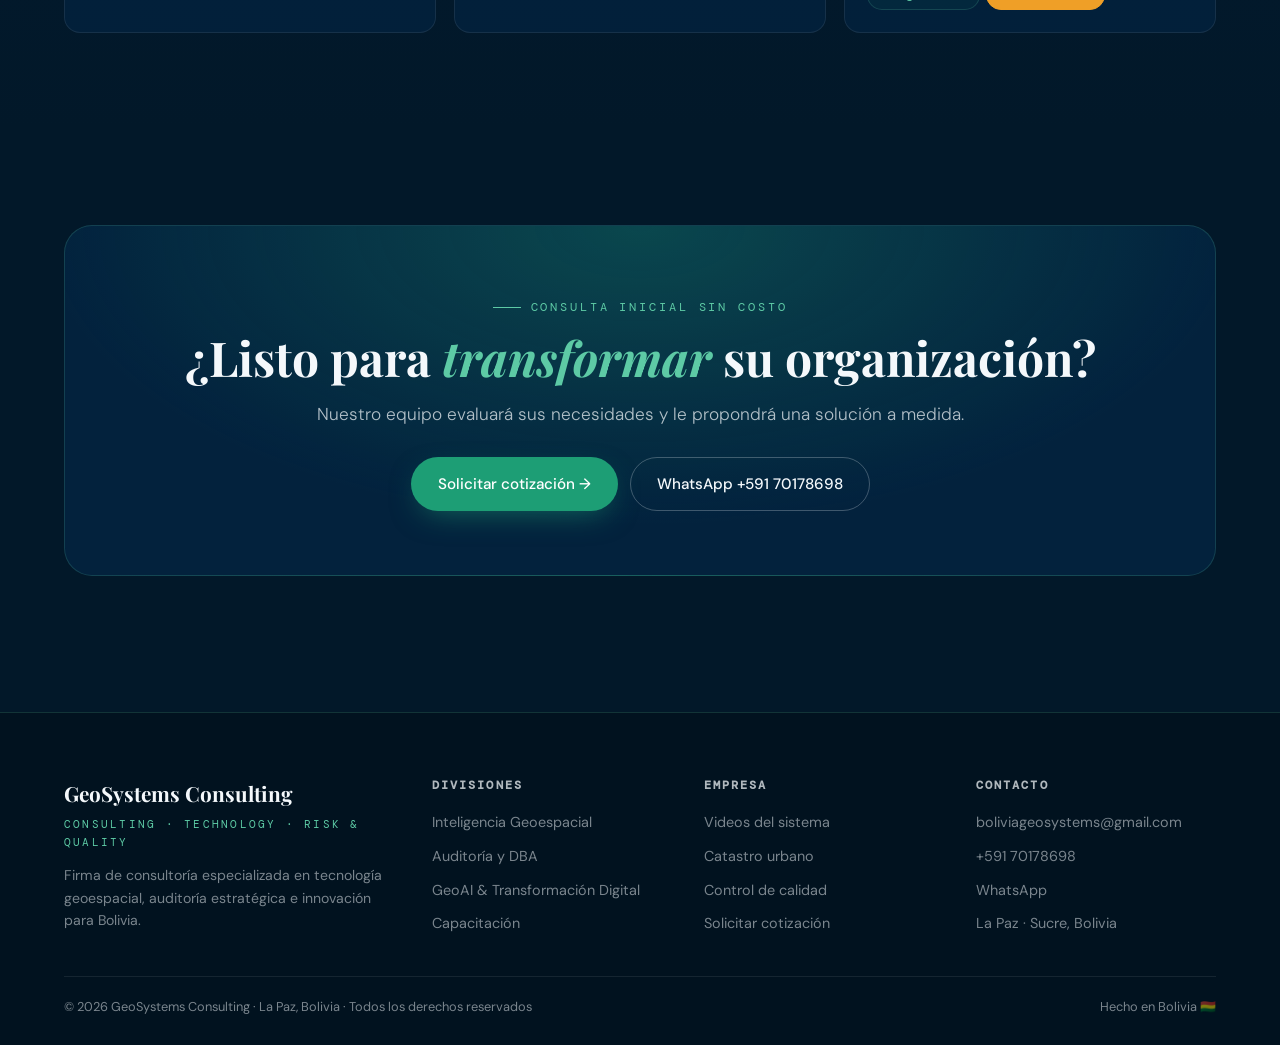
==== commit e343e0d0: "Auditoría: botón "Ver el sistema en video" animado y play sobre la imagen - CSS a ?v=10  Co-Authored" ====
--- a/index.html
+++ b/index.html
@@ -11,7 +11,7 @@
 <link rel="preconnect" href="https://fonts.googleapis.com">
 <link rel="preconnect" href="https://fonts.gstatic.com" crossorigin>
 <link href="https://fonts.googleapis.com/css2?family=Playfair+Display:ital,wght@0,400;0,700;0,900;1,400;1,700&family=DM+Sans:wght@300;400;500;700&family=DM+Mono:wght@400;500&display=swap" rel="stylesheet">
-<link rel="stylesheet" href="assets/css/styles.css?v=9">
+<link rel="stylesheet" href="assets/css/styles.css?v=10">
 </head>
 <body data-page="home">
 
--- a/assets/css/styles.css
+++ b/assets/css/styles.css
@@ -149,6 +149,9 @@
 .srv.featured .body{padding:36px}
 .srv.featured .media{position:relative;min-height:280px}
 .srv.featured .media img{position:absolute;inset:0;width:100%;height:100%;object-fit:cover}
+.srv.featured .media{display:grid;place-items:center}
+.srv.featured .media .play-btn{transition:transform .3s}
+.srv.featured .media:hover .play-btn{transform:scale(1.1)}
 @media (max-width:800px){.srv.featured{grid-template-columns:1fr}.srv.featured .body{padding:26px}}
 .tag-new{display:inline-block;font-family:var(--mono);font-size:.68rem;letter-spacing:.15em;text-transform:uppercase;padding:4px 10px;border-radius:999px;background:var(--amber);color:#1b1100;margin-bottom:12px}
 
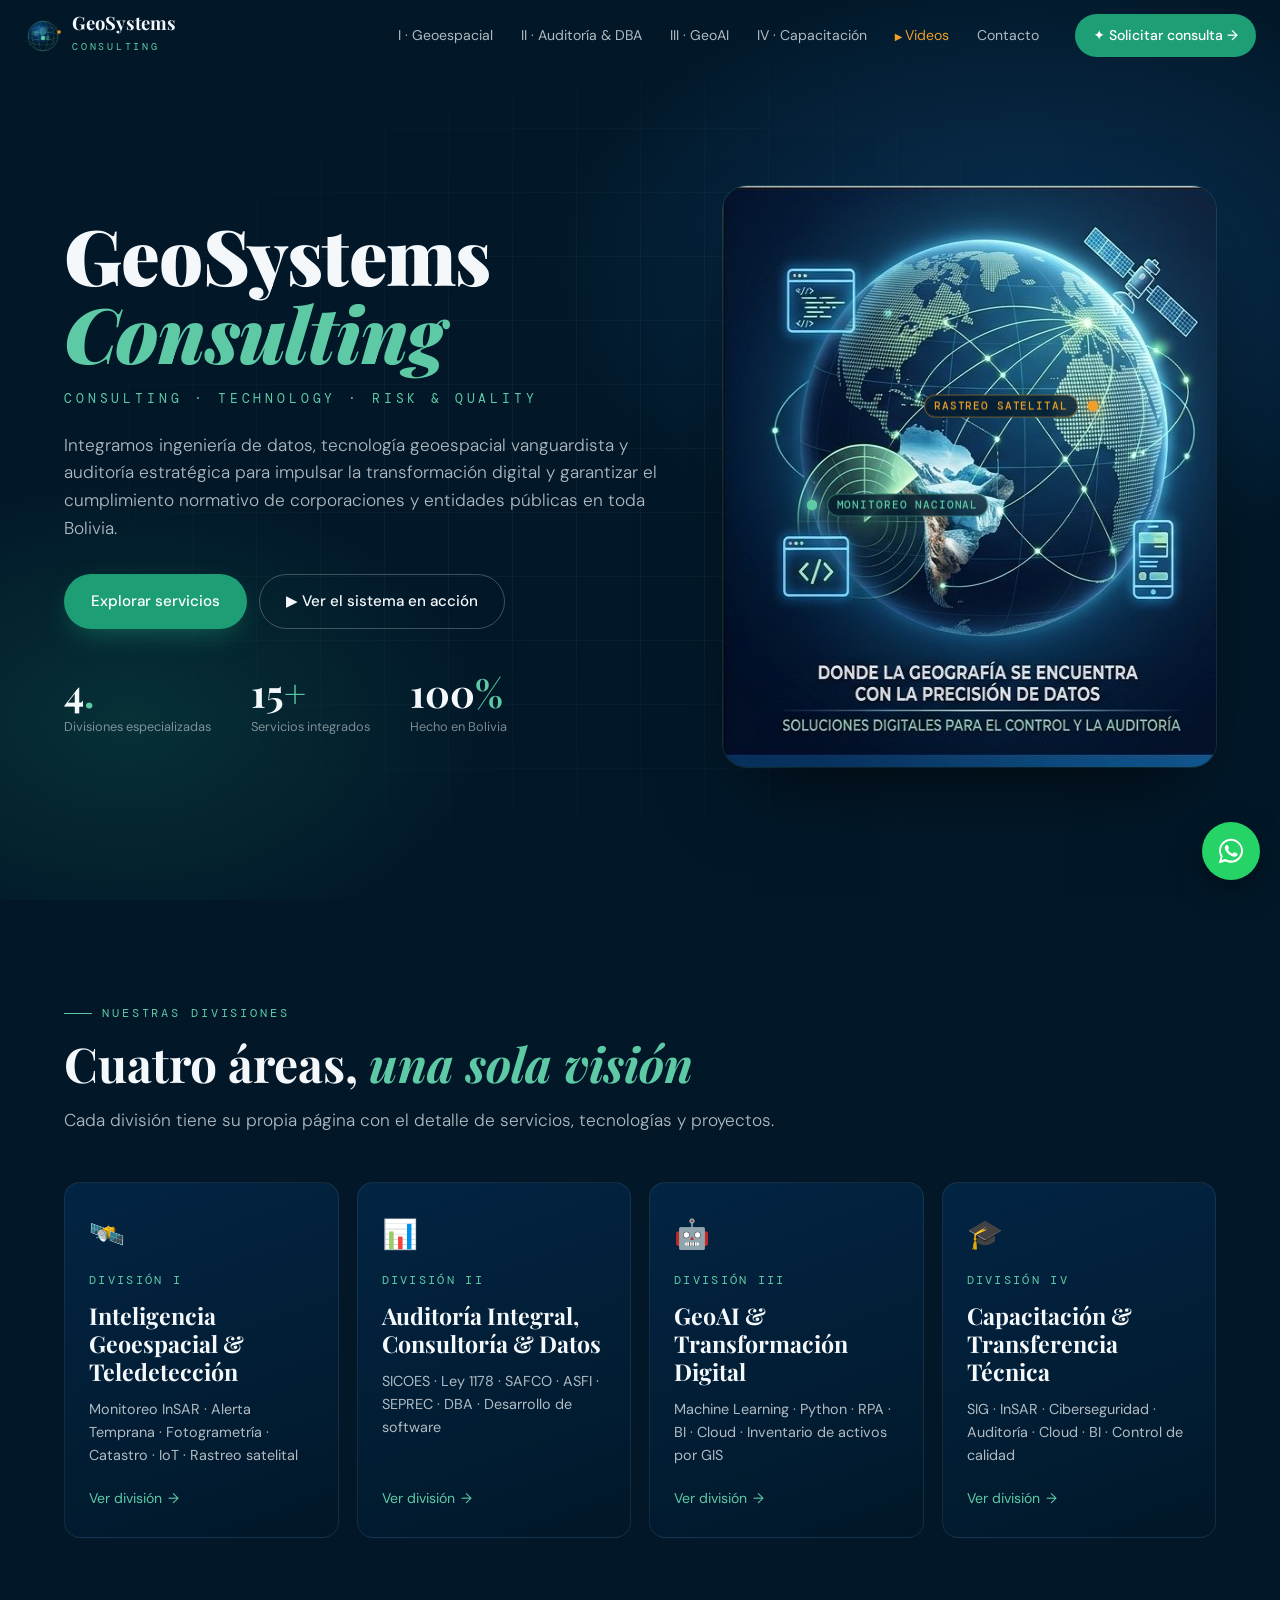
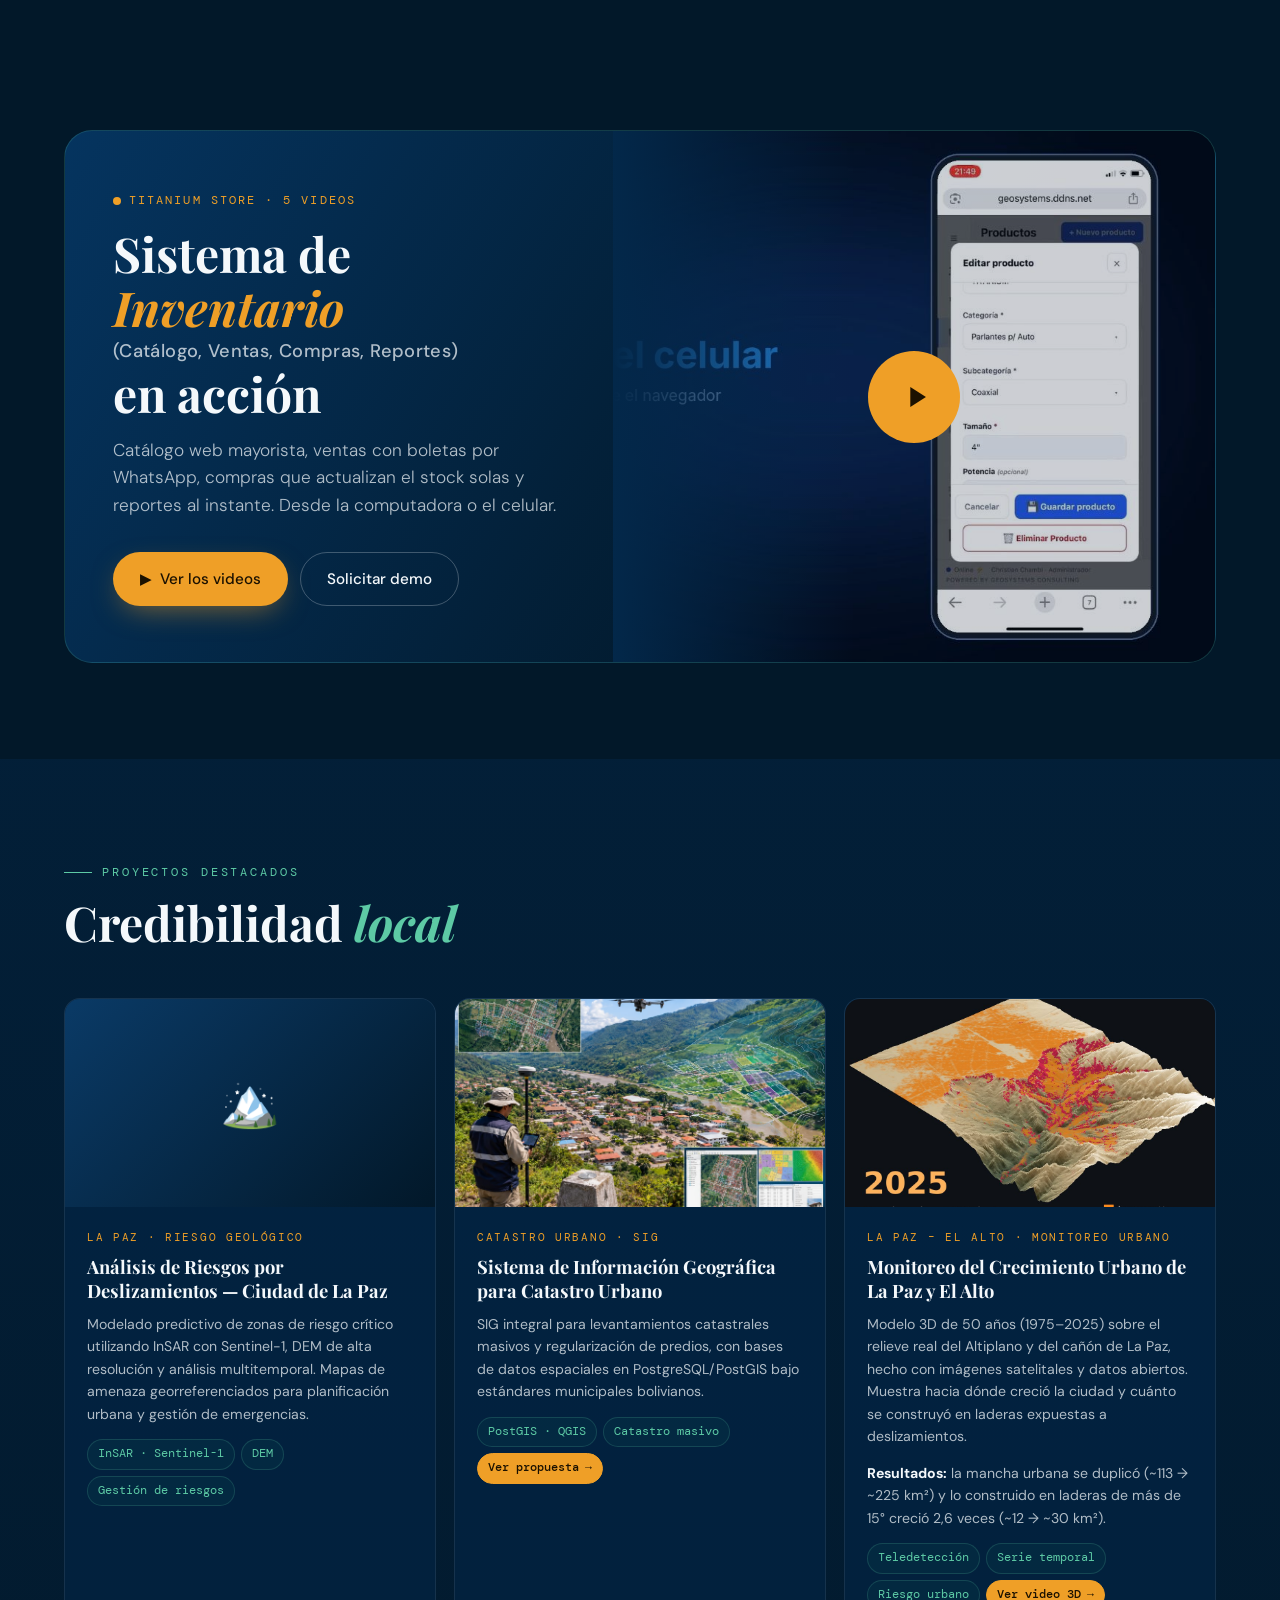
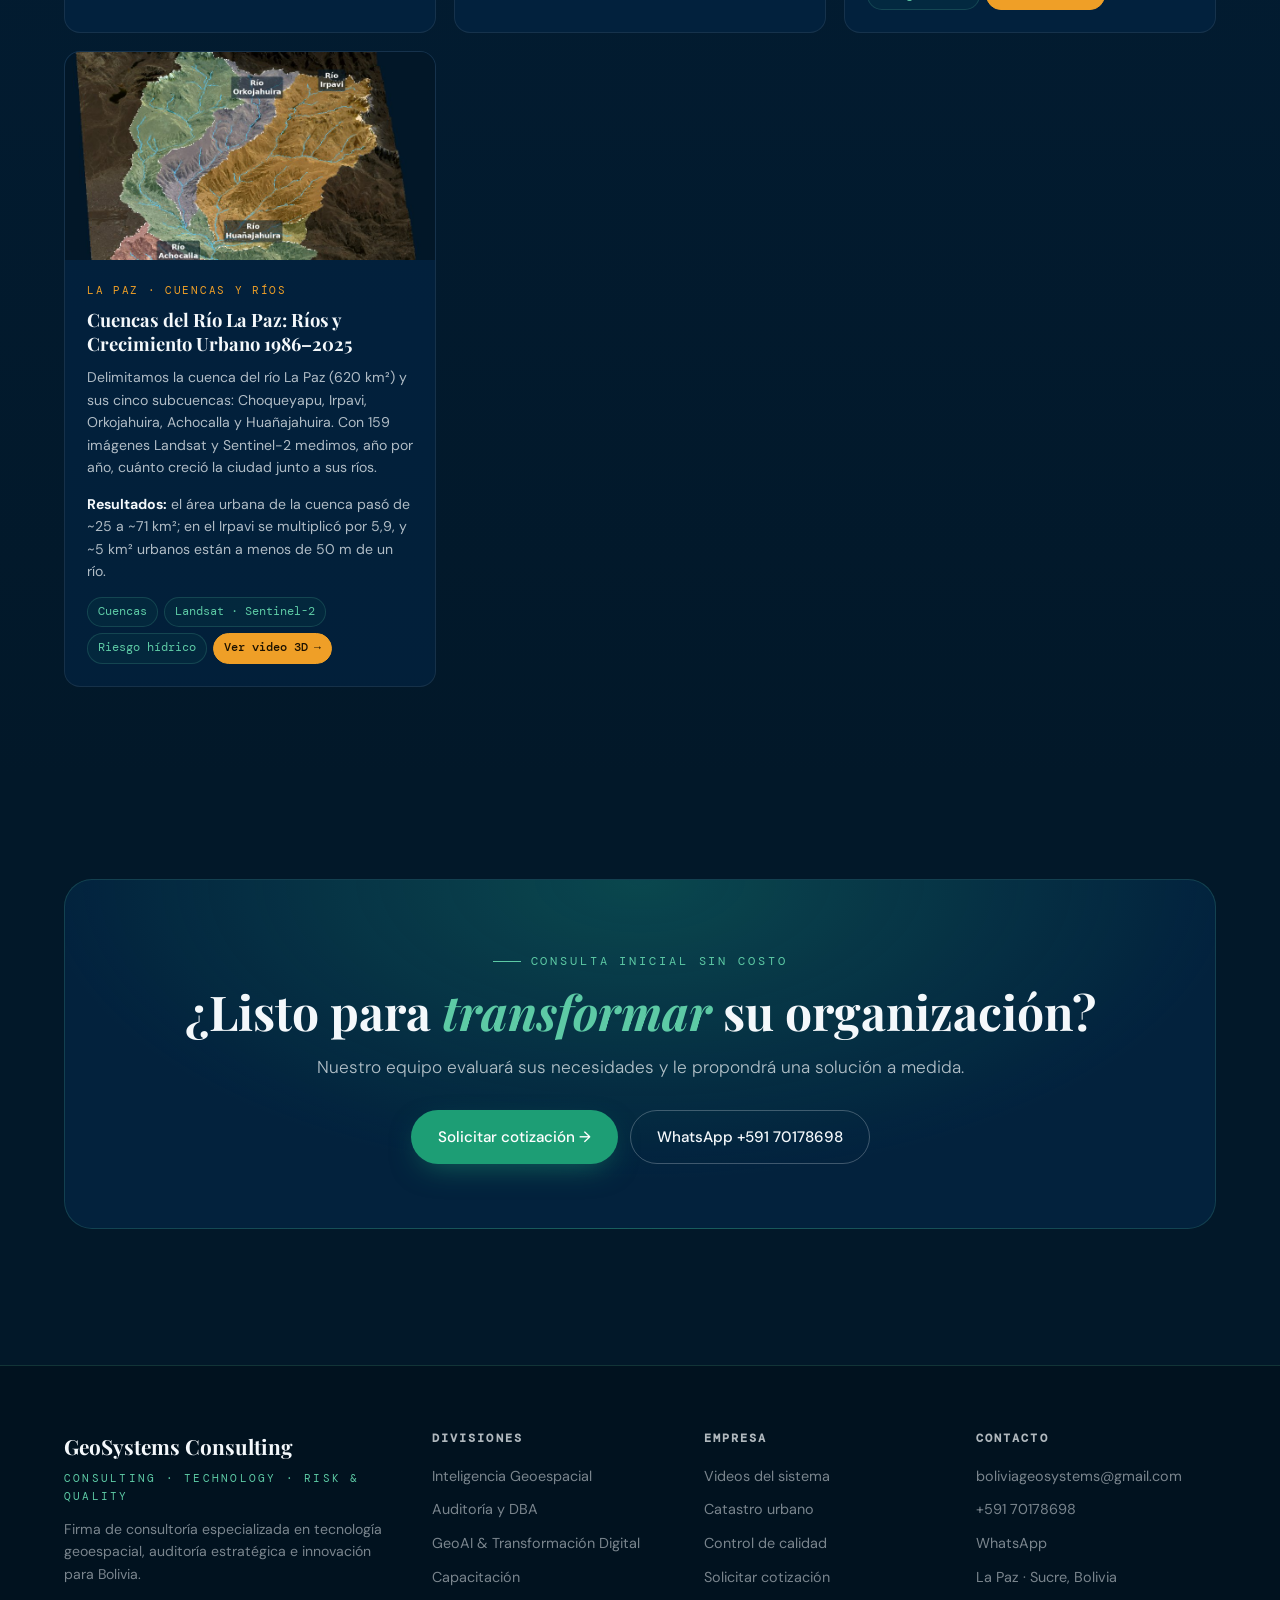
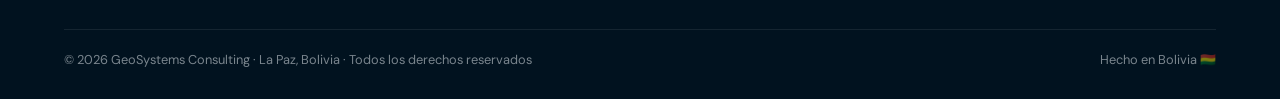
==== commit 901412af: "Proyecto Cuencas del río La Paz: tarjeta en la portada y página de detalle - Nueva tarjeta en "Proye" ====
--- a/index.html
+++ b/index.html
@@ -138,6 +138,16 @@
           <div class="pills"><span class="pill">Teledetección</span><span class="pill">Serie temporal</span><span class="pill">Riesgo urbano</span><a class="pill pill-cta" href="proyecto-la-paz-3d.html">Ver video 3D <span class="arr">→</span></a></div>
         </div>
       </article>
+      <article class="proj reveal">
+        <a class="thumb" href="proyecto-cuencas-la-paz.html" aria-label="Ver el video 3D de las cuencas del río La Paz"><img src="assets/img/cuencas-la-paz-tarjeta.jpg" alt="Modelo 3D de la cuenca del río La Paz con sus cinco subcuencas en colores y la red de ríos" loading="lazy"></a>
+        <div class="body">
+          <div class="tag">La Paz · Cuencas y ríos</div>
+          <h3>Cuencas del Río La Paz: Ríos y Crecimiento Urbano 1986–2025</h3>
+          <p>Delimitamos la cuenca del río La Paz (620 km²) y sus cinco subcuencas: Choqueyapu, Irpavi, Orkojahuira, Achocalla y Huañajahuira. Con 159 imágenes Landsat y Sentinel-2 medimos, año por año, cuánto creció la ciudad junto a sus ríos.</p>
+          <p><strong style="color:var(--white)">Resultados:</strong> el área urbana de la cuenca pasó de ~25 a ~71 km²; en el Irpavi se multiplicó por 5,9, y ~5 km² urbanos están a menos de 50 m de un río.</p>
+          <div class="pills"><span class="pill">Cuencas</span><span class="pill">Landsat · Sentinel-2</span><span class="pill">Riesgo hídrico</span><a class="pill pill-cta" href="proyecto-cuencas-la-paz.html">Ver video 3D <span class="arr">→</span></a></div>
+        </div>
+      </article>
     </div>
   </div>
 </section>
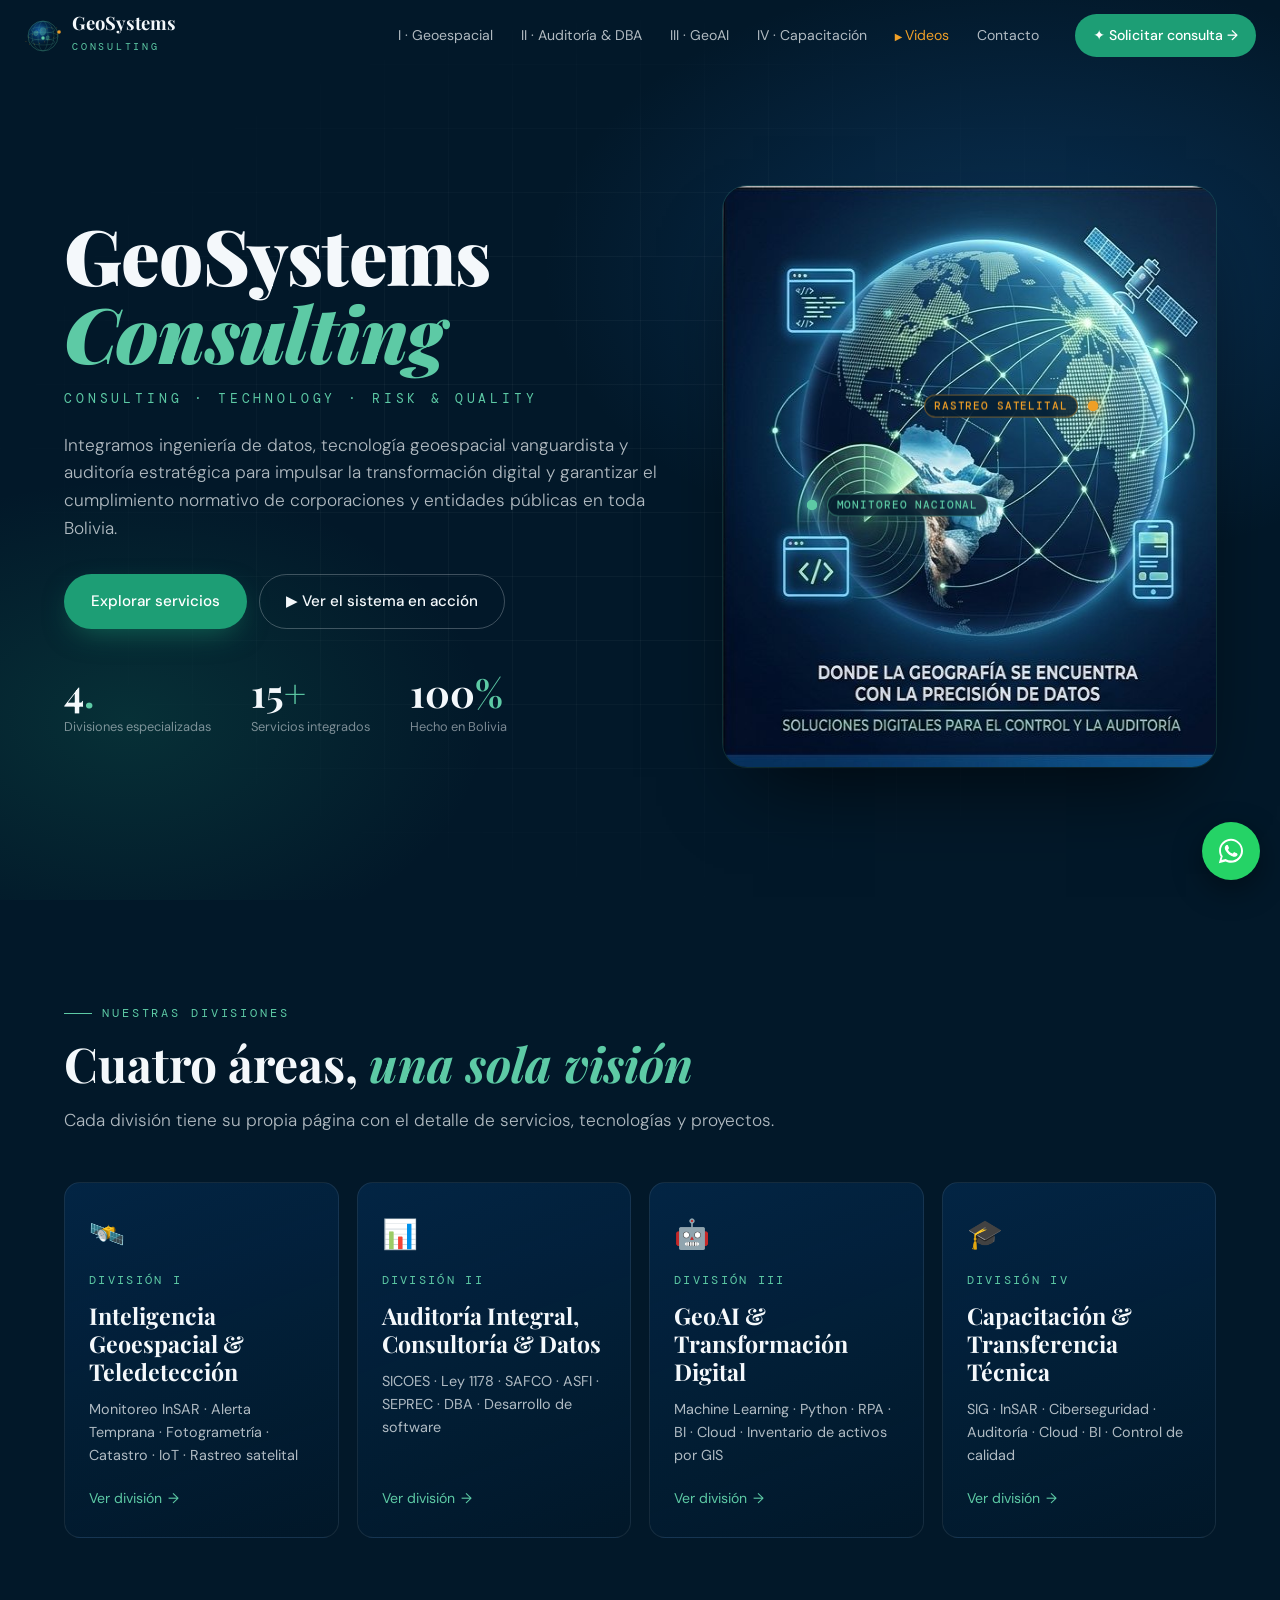
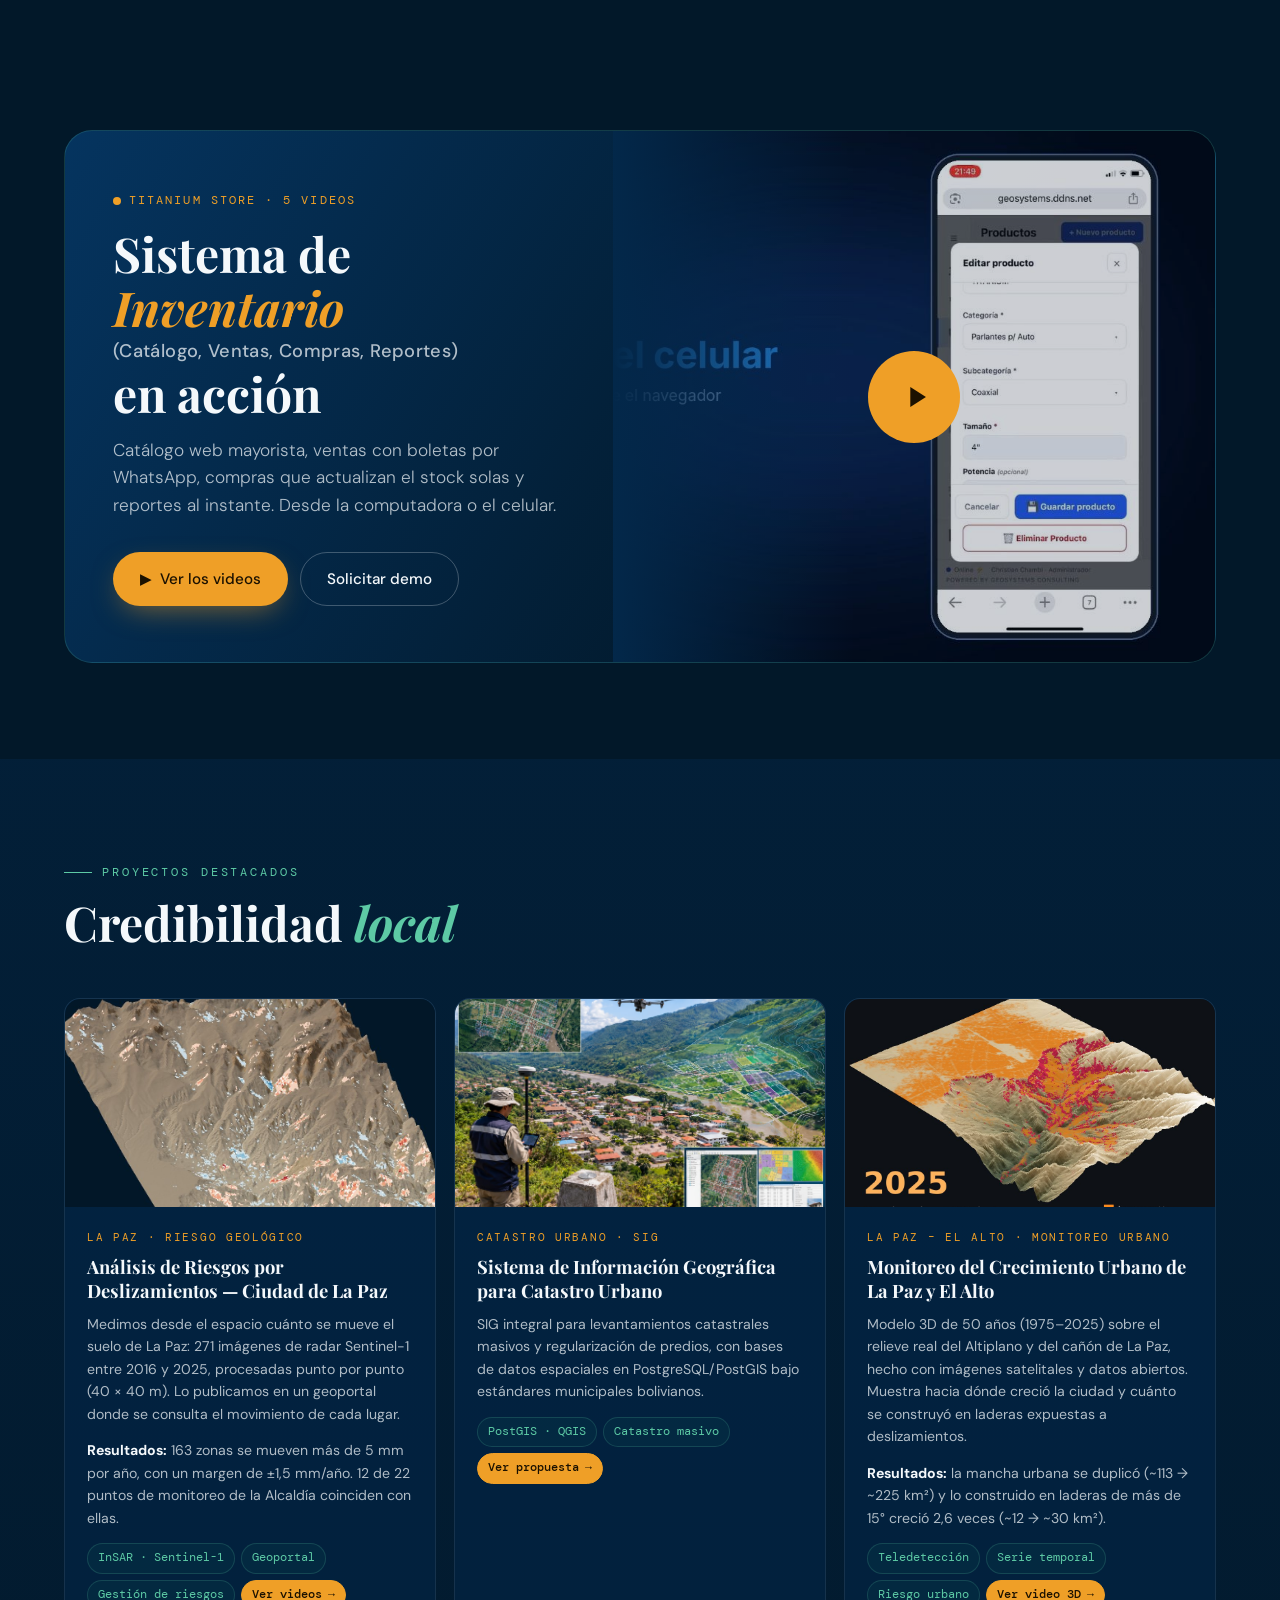
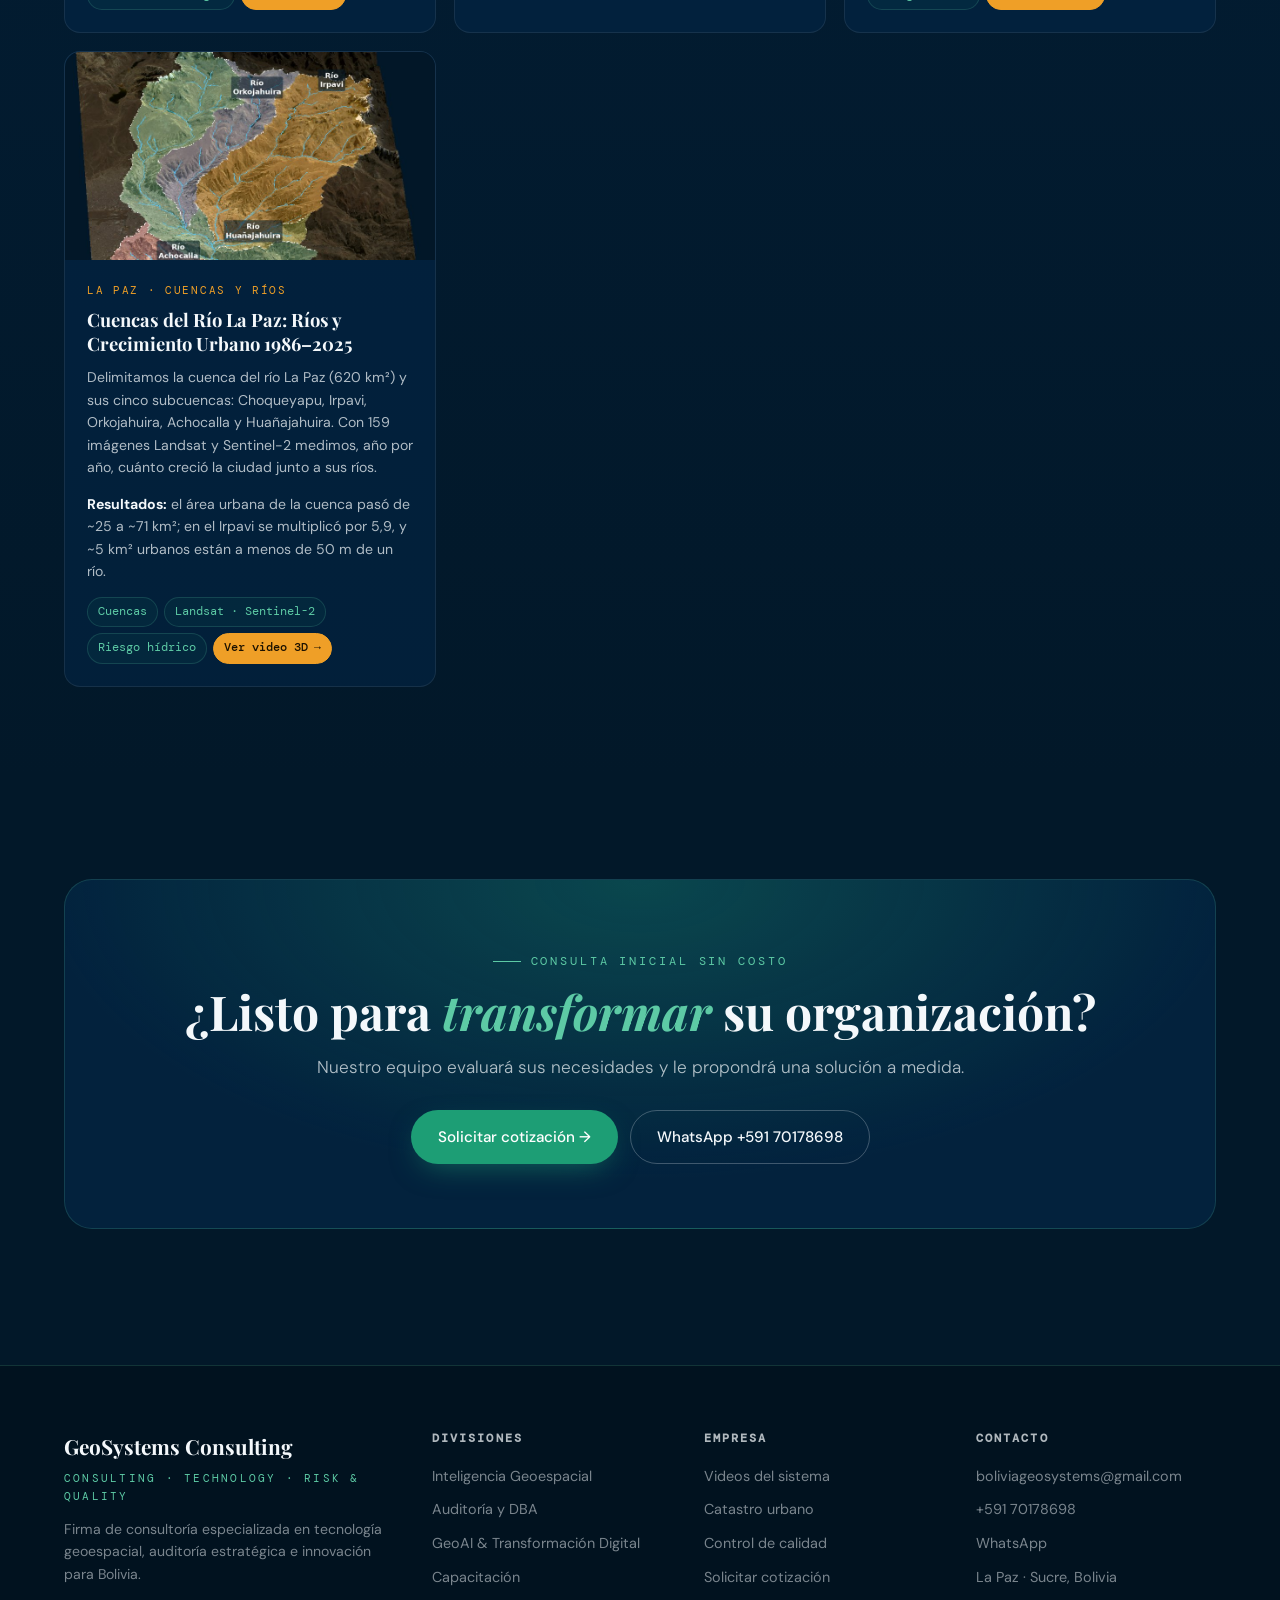
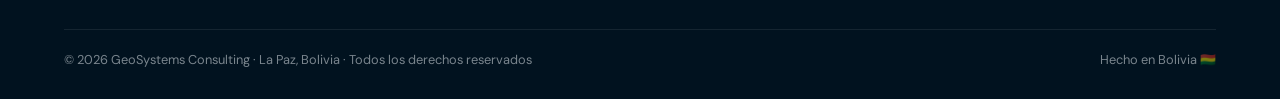
==== commit 0957430d: "Deslizamientos La Paz: tarjeta con resultados y página con los dos videos InSAR - Tarjeta de la port" ====
--- a/index.html
+++ b/index.html
@@ -111,12 +111,13 @@
     </div>
     <div class="proj-grid">
       <article class="proj reveal">
-        <div class="thumb">🏔️</div>
+        <a class="thumb" href="proyecto-deslizamientos-la-paz.html" aria-label="Ver los videos del monitoreo de deslizamientos de La Paz"><img src="assets/img/deslizamientos-la-paz-tarjeta.jpg" alt="Cuenca del río La Paz en 3D con la velocidad del terreno medida por satélite: en rojo lo que baja, en azul lo que se acerca al satélite" loading="lazy"></a>
         <div class="body">
           <div class="tag">La Paz · Riesgo geológico</div>
           <h3>Análisis de Riesgos por Deslizamientos — Ciudad de La Paz</h3>
-          <p>Modelado predictivo de zonas de riesgo crítico utilizando InSAR con Sentinel-1, DEM de alta resolución y análisis multitemporal. Mapas de amenaza georreferenciados para planificación urbana y gestión de emergencias.</p>
-          <div class="pills"><span class="pill">InSAR · Sentinel-1</span><span class="pill">DEM</span><span class="pill">Gestión de riesgos</span></div>
+          <p>Medimos desde el espacio cuánto se mueve el suelo de La Paz: 271 imágenes de radar Sentinel-1 entre 2016 y 2025, procesadas punto por punto (40 × 40 m). Lo publicamos en un geoportal donde se consulta el movimiento de cada lugar.</p>
+          <p><strong style="color:var(--white)">Resultados:</strong> 163 zonas se mueven más de 5 mm por año, con un margen de ±1,5 mm/año. 12 de 22 puntos de monitoreo de la Alcaldía coinciden con ellas.</p>
+          <div class="pills"><span class="pill">InSAR · Sentinel-1</span><span class="pill">Geoportal</span><span class="pill">Gestión de riesgos</span><a class="pill pill-cta" href="proyecto-deslizamientos-la-paz.html">Ver videos <span class="arr">→</span></a></div>
         </div>
       </article>
       <article class="proj reveal d1">
